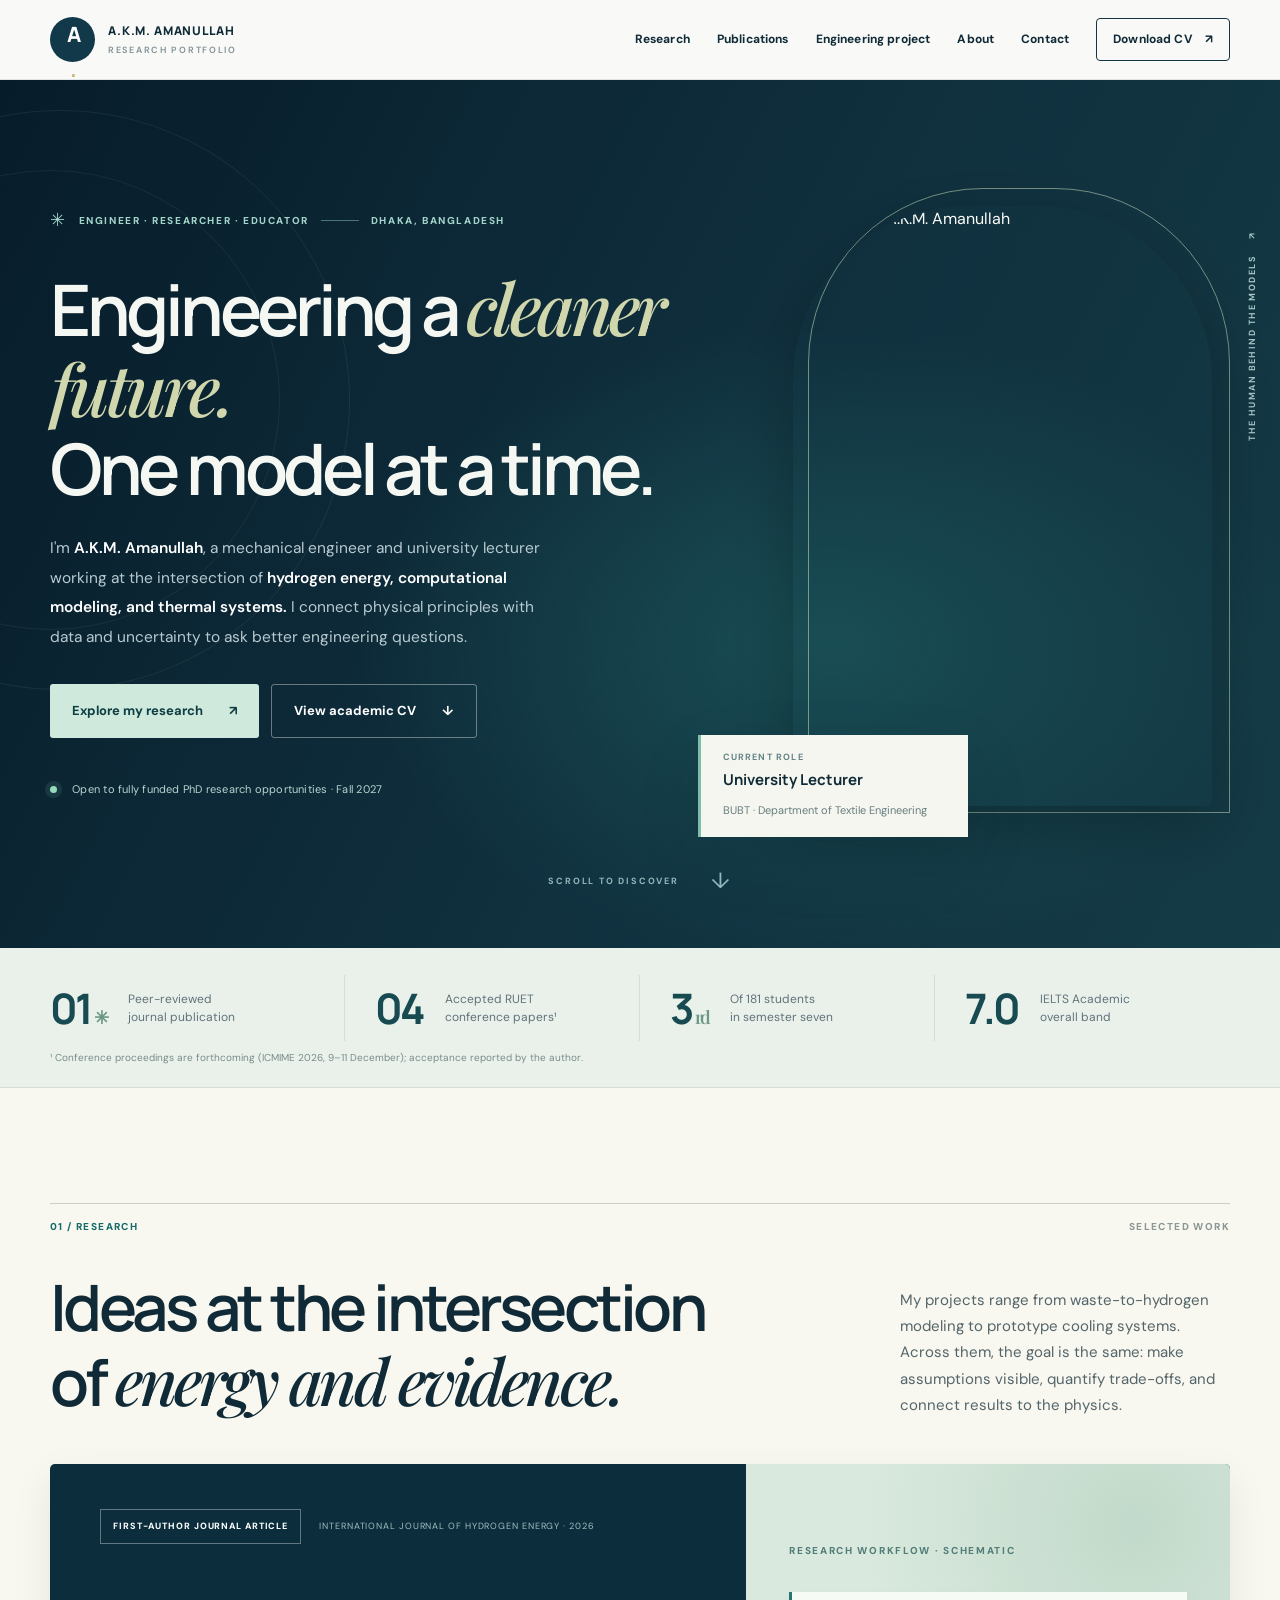
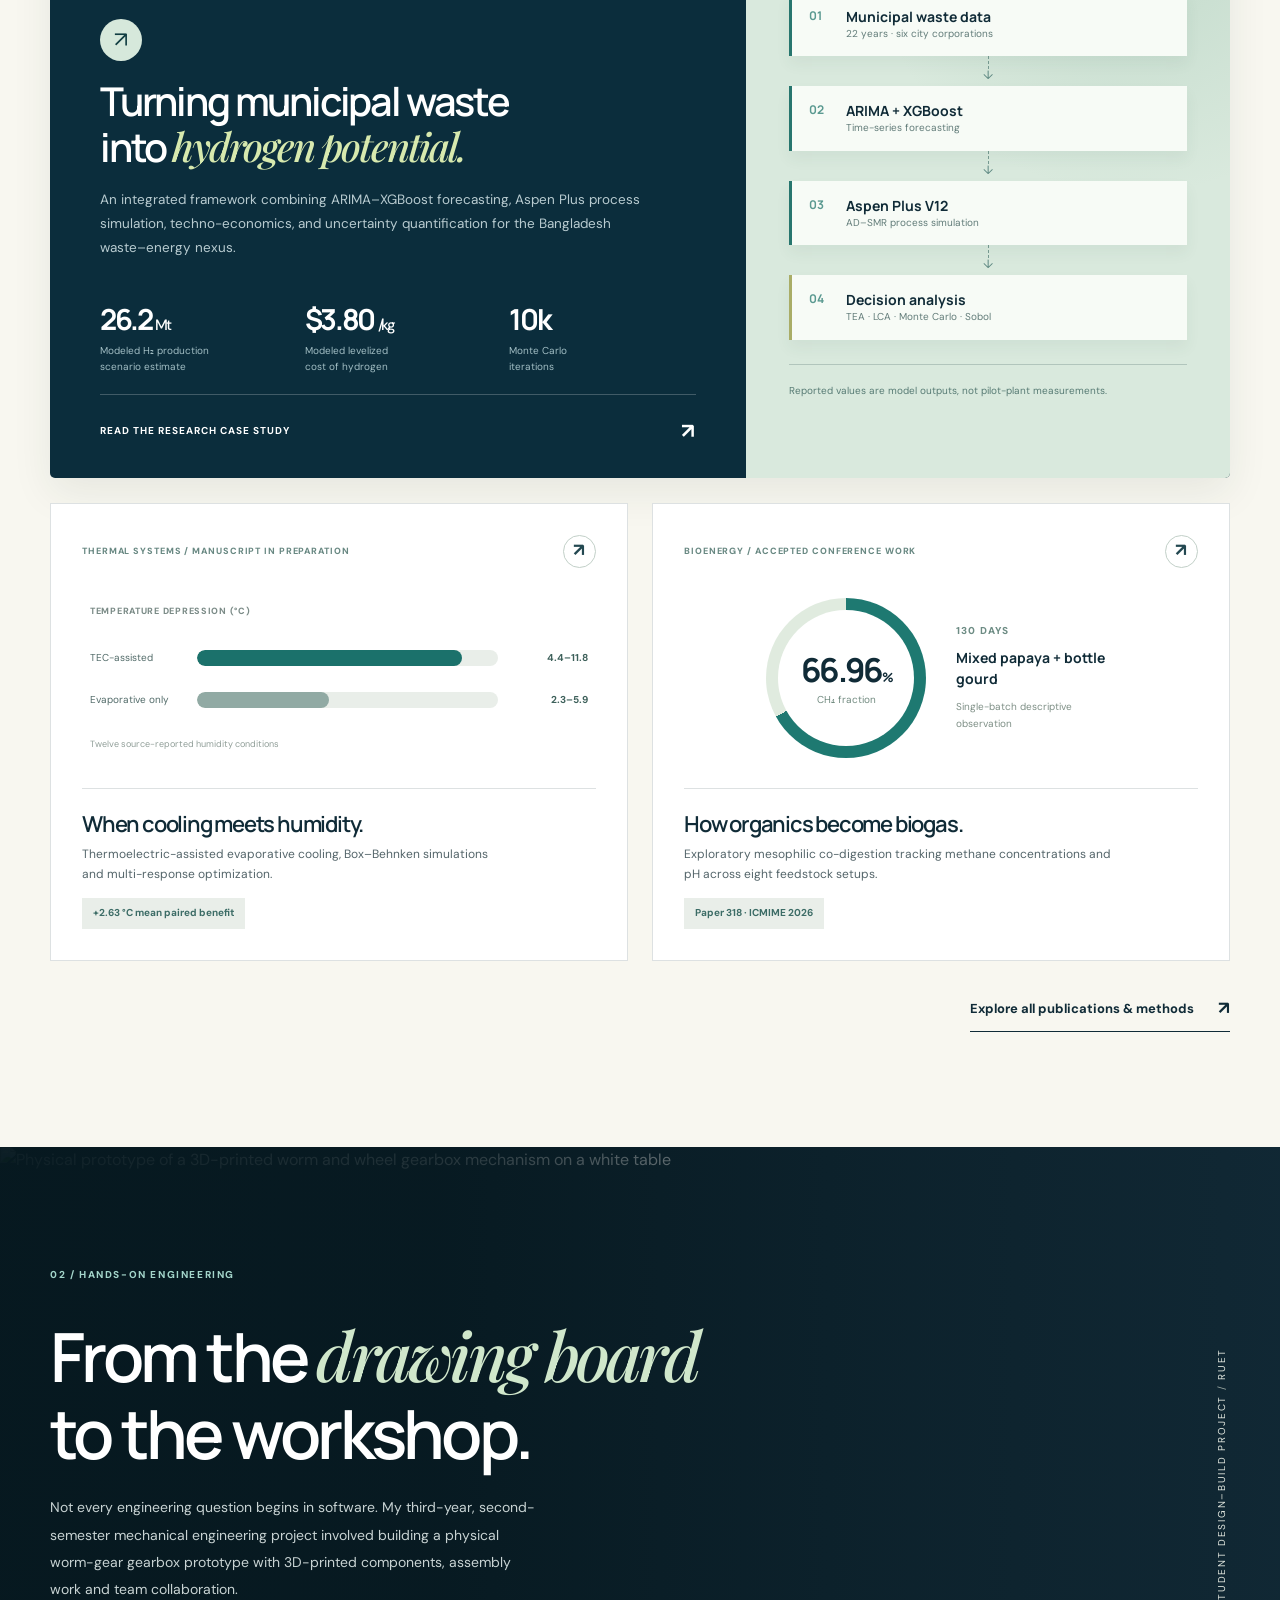
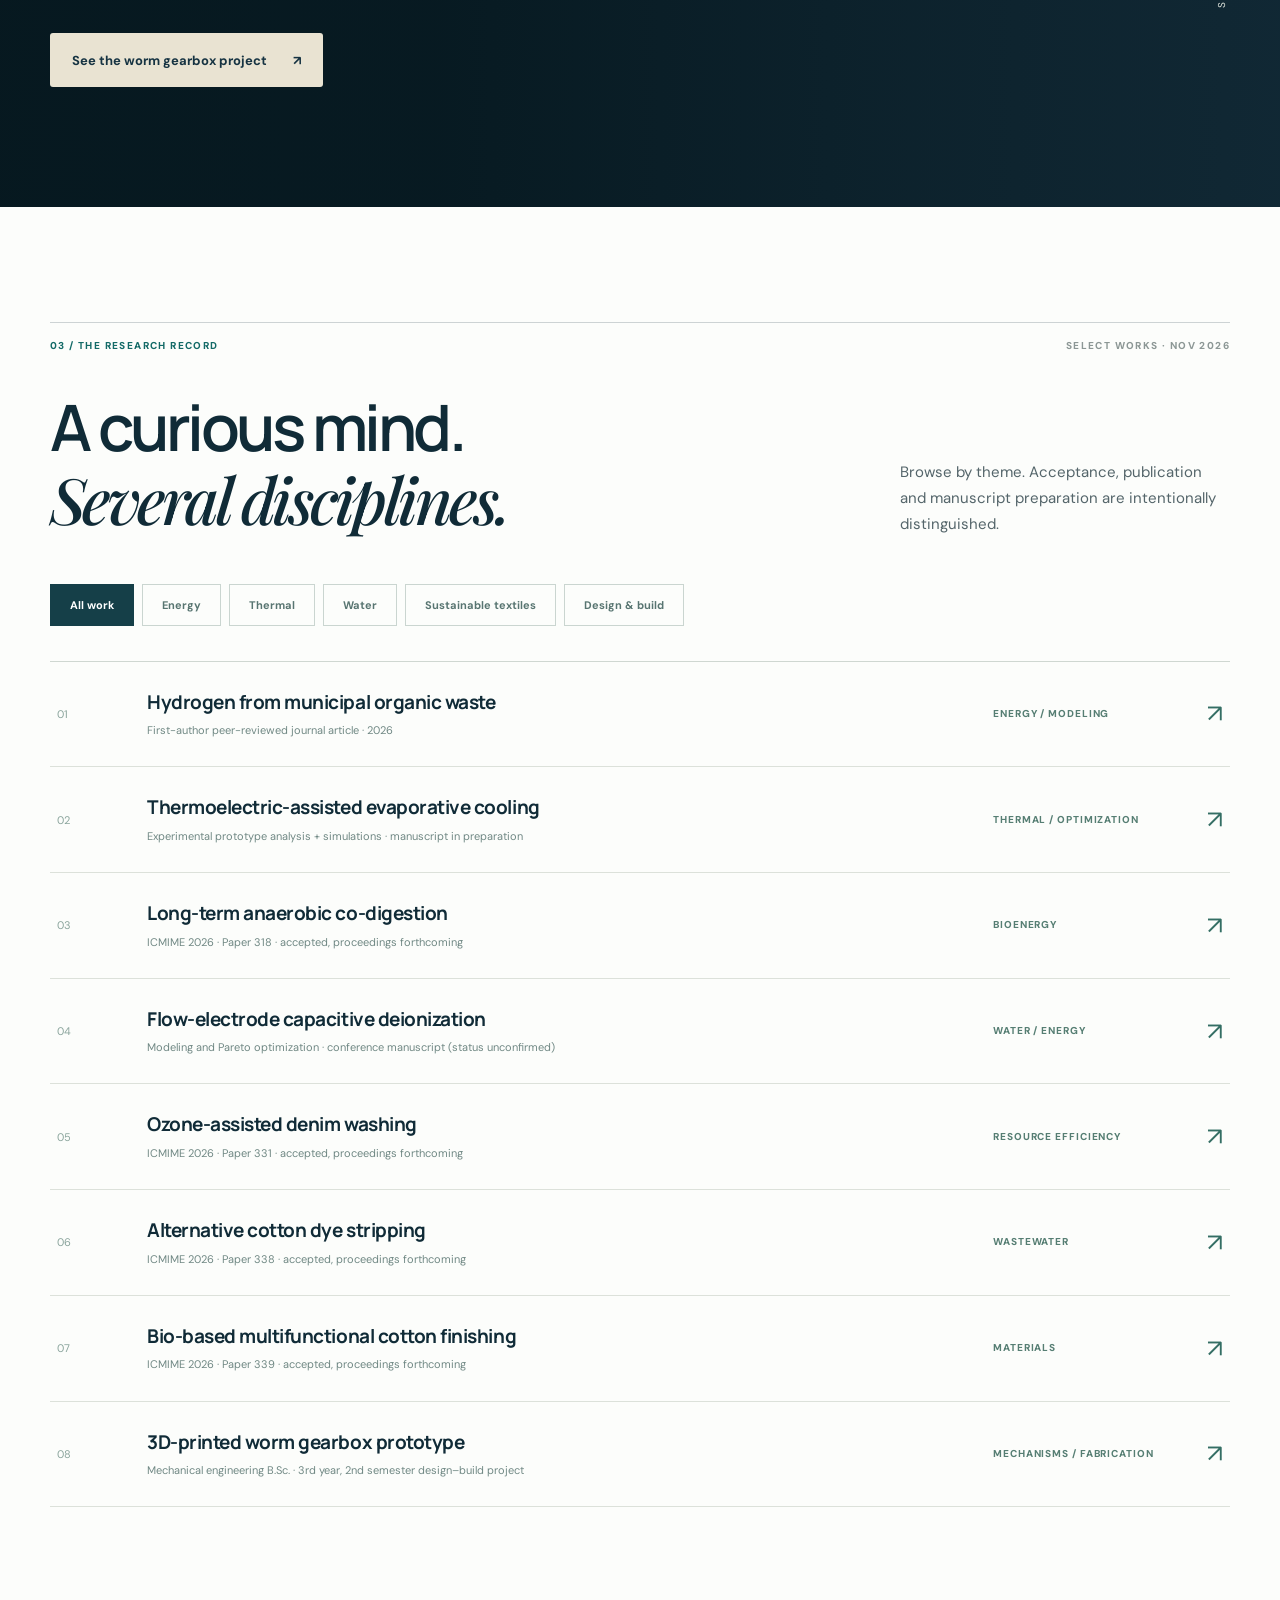
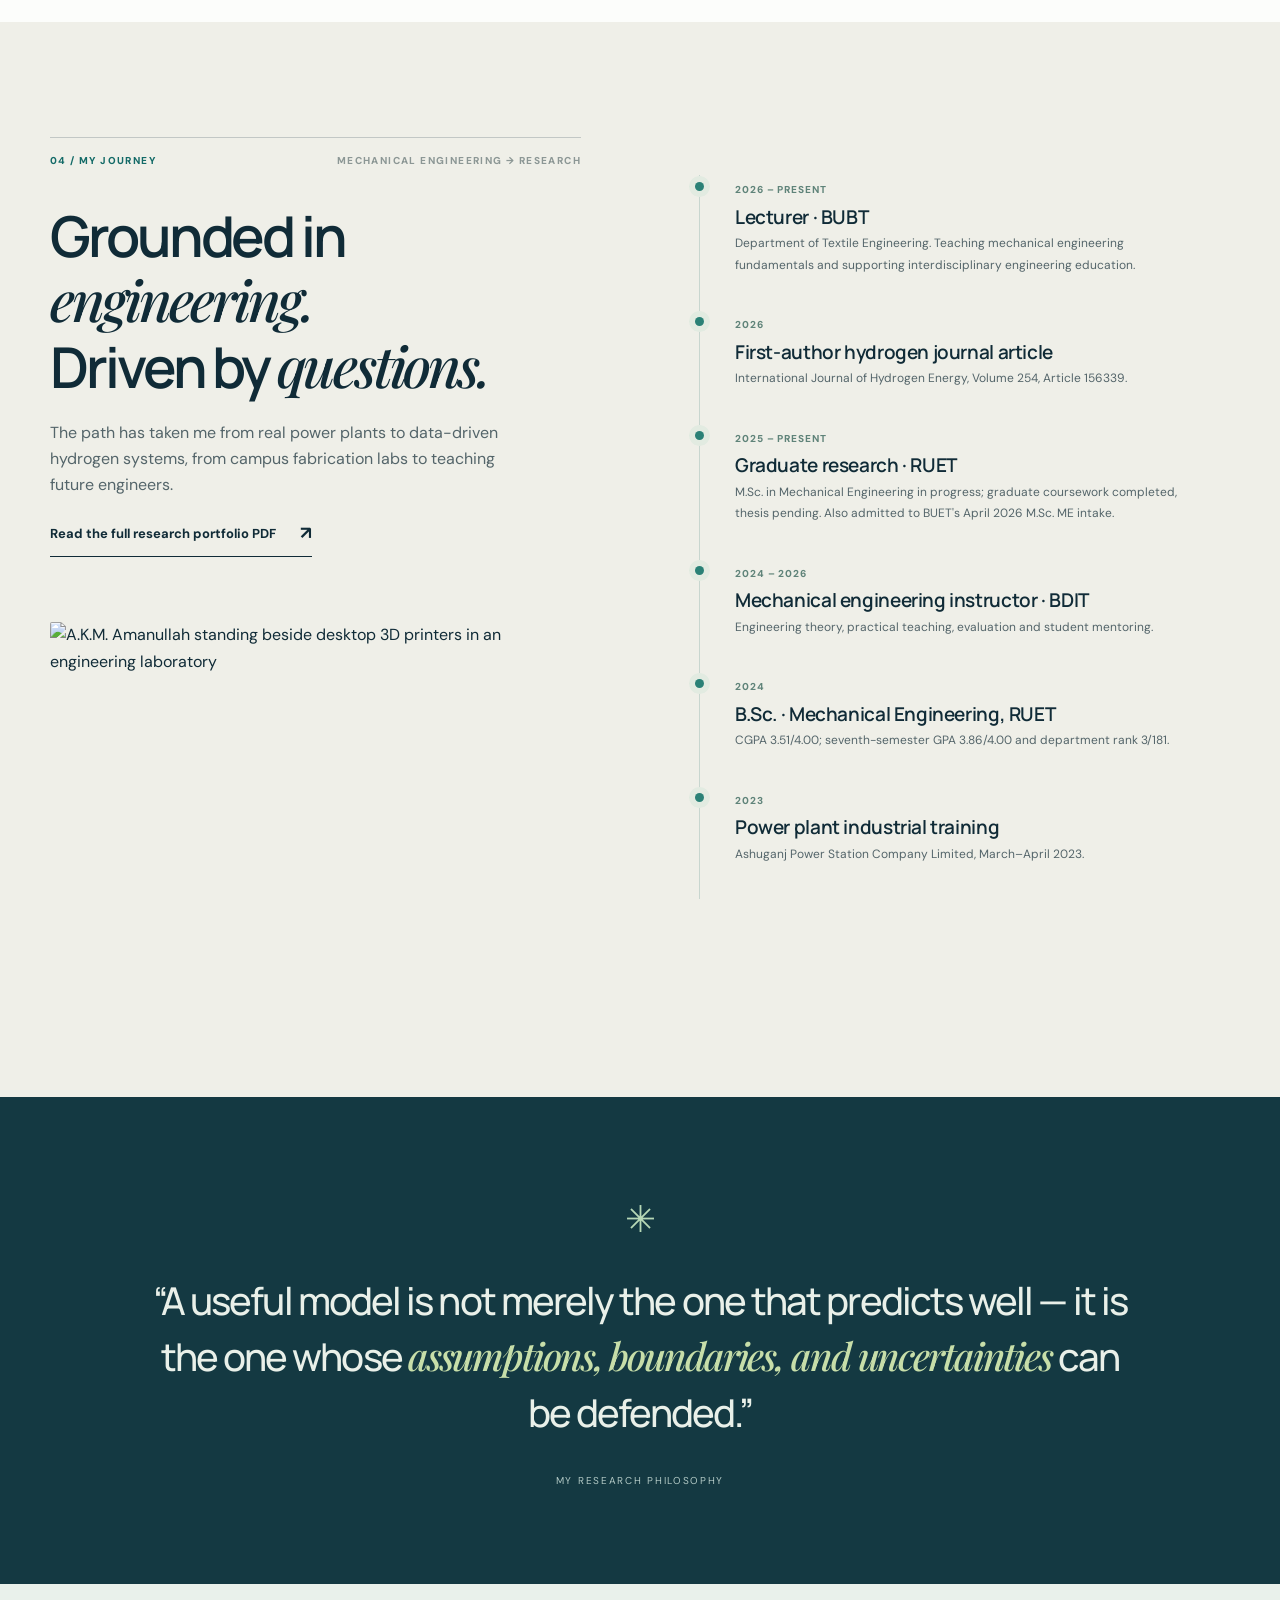
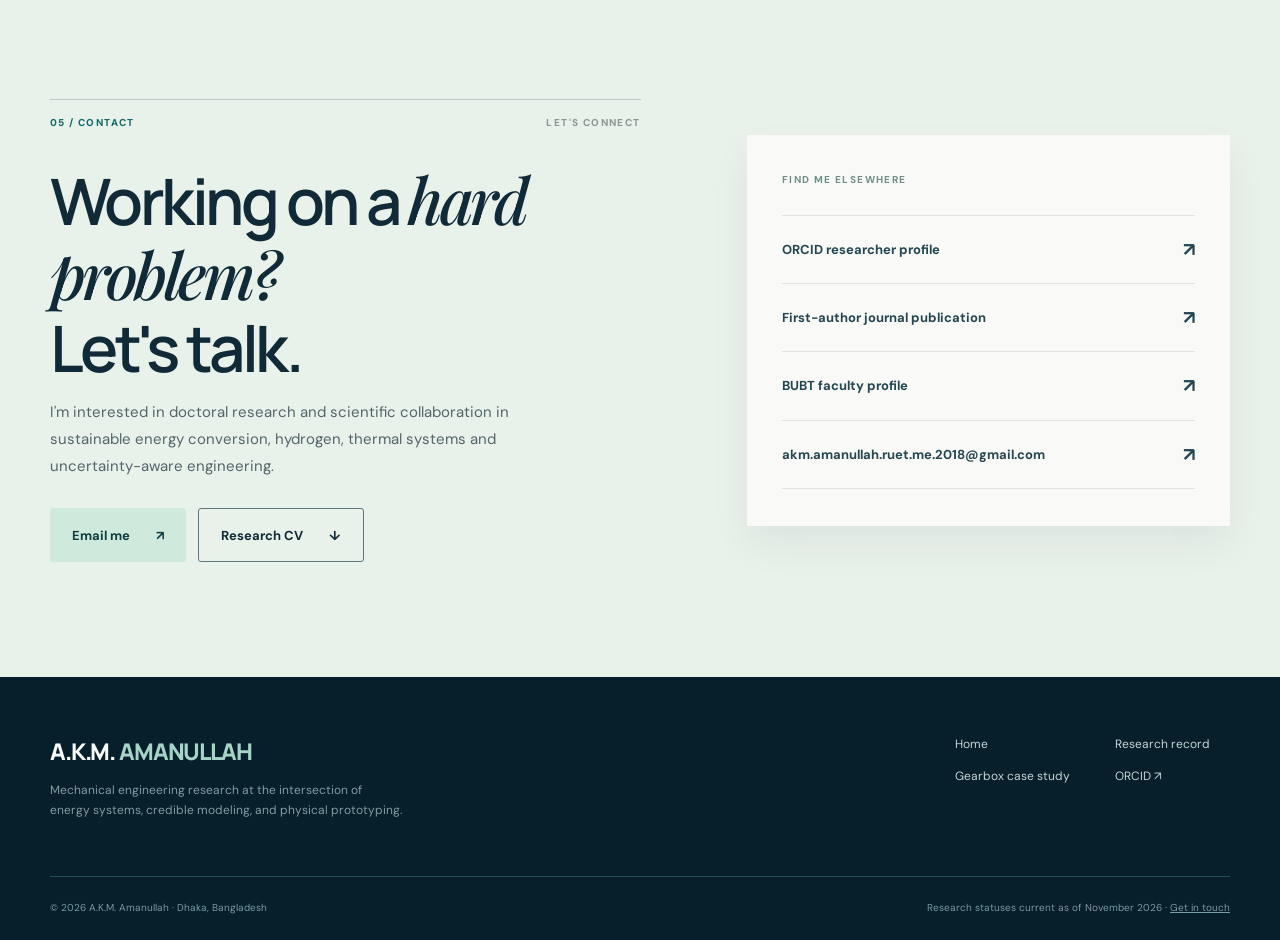
==== index.html @ a2204929 "Upload my research portfolio website" ====
<!doctype html><html lang="en"><head><meta charset="utf-8"><meta name="viewport" content="width=device-width,initial-scale=1"><meta name="theme-color" content="#102D3C"><meta name="color-scheme" content="light"><title>A.K.M. Amanullah | Mechanical Engineering Research Portfolio</title><meta name="description" content="A.K.M. Amanullah is a mechanical engineer and university lecturer in Bangladesh researching waste-to-hydrogen, uncertainty-aware energy systems, thermal engineering, and sustainable technologies. First author in International Journal of Hydrogen Energy."><meta name="robots" content="index, follow, max-image-preview:large"><meta name="author" content="A.K.M. Amanullah"><meta name="googlebot" content="index,follow"><meta name="keywords" content="A.K.M. Amanullah, AKM Amanullah, mechanical engineering, research portfolio, PhD Fall 2027, waste to hydrogen, RUET, BUBT, Aspen Plus, worm gearbox"><meta property="og:type" content="website"><meta property="og:title" content="A.K.M. Amanullah | Mechanical Engineering Research Portfolio"><meta property="og:description" content="A.K.M. Amanullah is a mechanical engineer and university lecturer in Bangladesh researching waste-to-hydrogen, uncertainty-aware energy systems, thermal engineering, and sustainable technologies. First author in International Journal of Hydrogen Energy."><meta property="og:image" content="assets/og-cover.png"><meta property="og:image:width" content="1200"><meta property="og:image:height" content="630"><meta name="twitter:card" content="summary_large_image"><link rel="icon" type="image/svg+xml" href="favicon.svg"><link rel="stylesheet" href="style.css"><script type="application/ld+json">{"@context": "https://schema.org", "@type": "Person", "name": "A.K.M. Amanullah", "alternateName": ["AKM Amanullah", "A. K. M. Amanullah"], "jobTitle": "Lecturer, Department of Textile Engineering", "worksFor": {"@type": "CollegeOrUniversity", "name": "Bangladesh University of Business and Technology"}, "alumniOf": {"@type": "CollegeOrUniversity", "name": "Rajshahi University of Engineering & Technology"}, "email": "akm.amanullah.ruet.me.2018@gmail.com", "image": "assets/formal-headshot.webp", "sameAs": ["https://orcid.org/0009-0005-6347-7273", "https://www.bubt.edu.bd/department/department-of-textile-engineering/faculty/profile/AKMA"], "subjectOf": {"@type":"ScholarlyArticle","headline":"Integrated hydrogen potential from municipal organic waste in Bangladesh","identifier":"https://doi.org/10.1016/j.ijhydene.2026.156339"}, "knowsAbout": ["Mechanical Engineering", "Hydrogen Production", "Waste-to-Hydrogen", "Thermal Engineering", "Process Simulation", "Uncertainty Quantification", "Techno-Economic Analysis", "3D Printing"]}</script><script src="script.js" defer></script></head><body><a href="#content" class="skip-link">Skip to main content</a><header class="site-header" id="top"><div class="container nav-wrap"><a class="logo" href="index.html" aria-label="A.K.M. Amanullah homepage"><span class="logo-mark">A<span>.</span></span><span class="logo-text">A.K.M. AMANULLAH <small>RESEARCH PORTFOLIO</small></span></a><button type="button" class="menu-toggle" aria-controls="nav-links" aria-expanded="false" aria-label="Open navigation"><span></span><span></span><span></span></button><nav id="nav-links" class="nav-links" aria-label="Main navigation"><a href="index.html#research">Research</a><a href="research.html">Publications</a><a href="worm-gearbox.html">Engineering project</a><a href="index.html#journey">About</a><a href="index.html#contact">Contact</a><a class="nav-cta" href="docs/Amanullah_Research_CV_Fall2027.pdf" target="_blank" rel="noopener">Download CV <span aria-hidden="true">↗</span></a></nav></div></header><main id="content"><section class="hero section" aria-labelledby="hero-title"><div class="hero-noise"></div><div class="container hero-inner"><div class="hero-copy"><div class="eyebrow"><span class="sparkle">✳</span> ENGINEER · RESEARCHER · EDUCATOR <span class="eyebrow-line"></span> DHAKA, BANGLADESH</div><h1 id="hero-title">Engineering a <em>cleaner future.</em><br>One model at a time.</h1><p class="hero-lead">I'm <strong>A.K.M. Amanullah</strong>, a mechanical engineer and university lecturer working at the intersection of <strong>hydrogen energy, computational modeling, and thermal systems.</strong> I connect physical principles with data and uncertainty to ask better engineering questions.</p><div class="hero-actions"><a class="button primary" href="#research">Explore my research <span aria-hidden="true">↗</span></a><a class="button outline-light" href="docs/Amanullah_Research_CV_Fall2027.pdf" target="_blank" rel="noopener">View academic CV <span aria-hidden="true">↓</span></a></div><div class="hero-micro"><span class="status-dot"></span> Open to fully funded PhD research opportunities · Fall 2027</div></div><div class="hero-visual"><div class="image-border"></div><img src="assets/portrait.webp" width="390" height="560" alt="Portrait of A.K.M. Amanullah" fetchpriority="high"><div class="hero-side-label">THE HUMAN BEHIND THE MODELS <span>↗</span></div><div class="hero-floating"><span class="tiny-label">CURRENT ROLE</span><strong>University Lecturer</strong><span>BUBT · Department of Textile Engineering</span></div></div></div><div class="hero-scroll"><span>SCROLL TO DISCOVER</span><span aria-hidden="true">↓</span></div></section>
<section class="stats-strip" aria-label="Academic highlights"><div class="container stats-inner"><div class="stat"><strong>01<span class="stat-star">✳</span></strong><span>Peer-reviewed<br>journal publication</span></div><div class="stat"><strong>04</strong><span>Accepted RUET<br>conference papers¹</span></div><div class="stat"><strong>3<span class="stat-star">rd</span></strong><span>Of 181 students<br>in semester seven</span></div><div class="stat"><strong>7.0</strong><span>IELTS Academic<br>overall band</span></div></div><div class="container"><p class="footnote">¹ Conference proceedings are forthcoming (ICMIME 2026, 9–11 December); acceptance reported by the author.</p></div></section>
<section class="section cream" id="research"><div class="container"><div class="section-kicker reveal"><span>01 / RESEARCH</span><span>SELECTED WORK</span></div><div class="section-heading reveal"><h2>Ideas at the intersection<br>of <em>energy and evidence.</em></h2><p>My projects range from waste-to-hydrogen modeling to prototype cooling systems. Across them, the goal is the same: make assumptions visible, quantify trade-offs, and connect results to the physics.</p></div>
<a class="feature-paper reveal" href="research.html#hydrogen"><div class="feature-left"><div class="feature-top"><span class="pill dark">FIRST-AUTHOR JOURNAL ARTICLE</span><span class="feature-journal">INTERNATIONAL JOURNAL OF HYDROGEN ENERGY · 2026</span></div><div class="feature-heading"><span class="icon-circle">↗</span><h3>Turning municipal waste<br>into <em>hydrogen potential.</em></h3><p>An integrated framework combining ARIMA–XGBoost forecasting, Aspen Plus process simulation, techno-economics, and uncertainty quantification for the Bangladesh waste–energy nexus.</p></div><div class="feature-numbers"><div><strong>26.2 <small>Mt</small></strong><span>Modeled H₂ production<br>scenario estimate</span></div><div><strong>$3.80 <small>/kg</small></strong><span>Modeled levelized<br>cost of hydrogen</span></div><div><strong>10k</strong><span>Monte Carlo<br>iterations</span></div></div><div class="feature-link">READ THE RESEARCH CASE STUDY <span>↗</span></div></div><div class="feature-right"><div class="diagram-caption">RESEARCH WORKFLOW · SCHEMATIC</div><div class="flow-block"><span>01</span><b>Municipal waste data</b><small>22 years · six city corporations</small></div><div class="flow-join"><span></span><i>↓</i></div><div class="flow-block"><span>02</span><b>ARIMA + XGBoost</b><small>Time-series forecasting</small></div><div class="flow-join"><span></span><i>↓</i></div><div class="flow-block"><span>03</span><b>Aspen Plus V12</b><small>AD–SMR process simulation</small></div><div class="flow-join"><span></span><i>↓</i></div><div class="flow-block last"><span>04</span><b>Decision analysis</b><small>TEA · LCA · Monte Carlo · Sobol</small></div><div class="source-badge">Reported values are model outputs, not pilot-plant measurements.</div></div></a>
<div class="research-grid"><a class="research-card reveal" href="research.html#cooling"><div class="card-top"><span>THERMAL SYSTEMS / MANUSCRIPT IN PREPARATION</span><span class="round-arrow">↗</span></div><div class="card-illustration cooling-chart" aria-label="Cooling ranges from source-reported prototype data"><div class="chart-axis">TEMPERATURE DEPRESSION (°C)</div><div class="barrow"><small>TEC-assisted</small><span class="bar-track"><i style="width:88%;"></i></span><b>4.4–11.8</b></div><div class="barrow"><small>Evaporative only</small><span class="bar-track"><i style="width:44%;"></i></span><b>2.3–5.9</b></div><div class="chart-legend">Twelve source-reported humidity conditions</div></div><div class="card-bottom"><div><h3>When cooling meets humidity.</h3><p>Thermoelectric-assisted evaporative cooling, Box–Behnken simulations and multi-response optimization.</p></div><span class="chip">+2.63 °C mean paired benefit</span></div></a><a class="research-card reveal" href="research.html#digestion"><div class="card-top"><span>BIOENERGY / ACCEPTED CONFERENCE WORK</span><span class="round-arrow">↗</span></div><div class="card-illustration digestion-art"><div class="circular-progress"><div><strong>66.96<span>%</span></strong><small>CH₄ fraction</small></div></div><div class="digestion-side"><span>130 DAYS</span><b>Mixed papaya + bottle gourd</b><small>Single-batch descriptive observation</small></div></div><div class="card-bottom"><div><h3>How organics become biogas.</h3><p>Exploratory mesophilic co-digestion tracking methane concentrations and pH across eight feedstock setups.</p></div><span class="chip">Paper 318 · ICMIME 2026</span></div></a></div><div class="section-link reveal"><a href="research.html" class="text-arrow">Explore all publications & methods <span>↗</span></a></div></div></section>
<section class="project-banner" id="prototyping"><div class="project-photo"><img src="assets/gearing-overview.webp" width="1500" height="1000" alt="Physical prototype of a 3D-printed worm and wheel gearbox mechanism on a white table"></div><div class="project-shade"></div><div class="container project-banner-inner"><div class="project-copy reveal"><div class="eyebrow">02 / HANDS-ON ENGINEERING</div><h2>From the <em>drawing board</em><br>to the workshop.</h2><p>Not every engineering question begins in software. My third-year, second-semester mechanical engineering project involved building a physical worm-gear gearbox prototype with 3D-printed components, assembly work and team collaboration.</p><a href="worm-gearbox.html" class="button beige">See the worm gearbox project <span>↗</span></a></div><span class="project-pinch">STUDENT DESIGN–BUILD PROJECT <span> / </span> RUET</span></div></section>
<section class="section light" id="record"><div class="container"><div class="section-kicker reveal"><span>03 / THE RESEARCH RECORD</span><span>SELECT WORKS · NOV 2026</span></div><div class="section-heading reveal"><h2>A curious mind.<br><em>Several disciplines.</em></h2><p>Browse by theme. Acceptance, publication and manuscript preparation are intentionally distinguished.</p></div><div class="filters" role="group" aria-label="Filter projects by field"><button type="button" class="filter active" data-filter="all" aria-pressed="true">All work</button><button type="button" class="filter" data-filter="energy" aria-pressed="false">Energy</button><button type="button" class="filter" data-filter="thermal" aria-pressed="false">Thermal</button><button type="button" class="filter" data-filter="water" aria-pressed="false">Water</button><button type="button" class="filter" data-filter="textile" aria-pressed="false">Sustainable textiles</button><button type="button" class="filter" data-filter="design" aria-pressed="false">Design & build</button></div><div class="portfolio-list">
<a class="portfolio-row reveal" data-category="energy" href="research.html#hydrogen"><span class="row-number">01</span><span><strong>Hydrogen from municipal organic waste</strong><small>First-author peer-reviewed journal article · 2026</small></span><span class="row-label">ENERGY / MODELING</span><span class="row-icon">↗</span></a>
<a class="portfolio-row reveal" data-category="thermal" href="research.html#cooling"><span class="row-number">02</span><span><strong>Thermoelectric-assisted evaporative cooling</strong><small>Experimental prototype analysis + simulations · manuscript in preparation</small></span><span class="row-label">THERMAL / OPTIMIZATION</span><span class="row-icon">↗</span></a>
<a class="portfolio-row reveal" data-category="energy" href="research.html#digestion"><span class="row-number">03</span><span><strong>Long-term anaerobic co-digestion</strong><small>ICMIME 2026 · Paper 318 · accepted, proceedings forthcoming</small></span><span class="row-label">BIOENERGY</span><span class="row-icon">↗</span></a>
<a class="portfolio-row reveal" data-category="water" href="research.html#fcdi"><span class="row-number">04</span><span><strong>Flow-electrode capacitive deionization</strong><small>Modeling and Pareto optimization · conference manuscript (status unconfirmed)</small></span><span class="row-label">WATER / ENERGY</span><span class="row-icon">↗</span></a>
<a class="portfolio-row reveal" data-category="textile" href="research.html#textiles"><span class="row-number">05</span><span><strong>Ozone-assisted denim washing</strong><small>ICMIME 2026 · Paper 331 · accepted, proceedings forthcoming</small></span><span class="row-label">RESOURCE EFFICIENCY</span><span class="row-icon">↗</span></a>
<a class="portfolio-row reveal" data-category="textile" href="research.html#textiles"><span class="row-number">06</span><span><strong>Alternative cotton dye stripping</strong><small>ICMIME 2026 · Paper 338 · accepted, proceedings forthcoming</small></span><span class="row-label">WASTEWATER</span><span class="row-icon">↗</span></a>
<a class="portfolio-row reveal" data-category="textile" href="research.html#textiles"><span class="row-number">07</span><span><strong>Bio-based multifunctional cotton finishing</strong><small>ICMIME 2026 · Paper 339 · accepted, proceedings forthcoming</small></span><span class="row-label">MATERIALS</span><span class="row-icon">↗</span></a>
<a class="portfolio-row reveal" data-category="design" href="worm-gearbox.html"><span class="row-number">08</span><span><strong>3D-printed worm gearbox prototype</strong><small>Mechanical engineering B.Sc. · 3rd year, 2nd semester design–build project</small></span><span class="row-label">MECHANISMS / FABRICATION</span><span class="row-icon">↗</span></a>
</div></div></section>
<section class="section warm" id="journey"><div class="container journey-wrap"><div><div class="section-kicker reveal"><span>04 / MY JOURNEY</span><span>MECHANICAL ENGINEERING → RESEARCH</span></div><h2 class="journey-title reveal">Grounded in <em>engineering.</em><br>Driven by <em>questions.</em></h2><p class="journey-lead reveal">The path has taken me from real power plants to data-driven hydrogen systems, from campus fabrication labs to teaching future engineers.</p><a class="text-arrow reveal" href="docs/Amanullah_Research_Portfolio.pdf" target="_blank" rel="noopener">Read the full research portfolio PDF <span>↗</span></a><div class="journey-image reveal"><img src="assets/lab-with-printers.webp" alt="A.K.M. Amanullah standing beside desktop 3D printers in an engineering laboratory"></div></div><div class="timeline reveal"><div class="time-item"><span class="time-year">2026 – PRESENT</span><div><h3>Lecturer · BUBT</h3><p>Department of Textile Engineering. Teaching mechanical engineering fundamentals and supporting interdisciplinary engineering education.</p></div></div><div class="time-item"><span class="time-year">2026</span><div><h3>First-author hydrogen journal article</h3><p>International Journal of Hydrogen Energy, Volume 254, Article 156339.</p></div></div><div class="time-item"><span class="time-year">2025 – PRESENT</span><div><h3>Graduate research · RUET</h3><p>M.Sc. in Mechanical Engineering in progress; graduate coursework completed, thesis pending. Also admitted to BUET's April 2026 M.Sc. ME intake.</p></div></div><div class="time-item"><span class="time-year">2024 – 2026</span><div><h3>Mechanical engineering instructor · BDIT</h3><p>Engineering theory, practical teaching, evaluation and student mentoring.</p></div></div><div class="time-item"><span class="time-year">2024</span><div><h3>B.Sc. · Mechanical Engineering, RUET</h3><p>CGPA 3.51/4.00; seventh-semester GPA 3.86/4.00 and department rank 3/181.</p></div></div><div class="time-item"><span class="time-year">2023</span><div><h3>Power plant industrial training</h3><p>Ashuganj Power Station Company Limited, March–April 2023.</p></div></div></div></div></section>
<section class="values-section"><div class="container values-wrap"><div class="values-icon">✳</div><blockquote>“A useful model is not merely the one that predicts well — it is the one whose <em>assumptions, boundaries, and uncertainties</em> can be defended.”</blockquote><span>MY RESEARCH PHILOSOPHY</span></div></section>
<section class="section contact-section" id="contact"><div class="container contact-wrap"><div class="reveal"><div class="section-kicker"><span>05 / CONTACT</span><span>LET'S CONNECT</span></div><h2>Working on a <em>hard problem?</em><br>Let's talk.</h2><p>I'm interested in doctoral research and scientific collaboration in sustainable energy conversion, hydrogen, thermal systems and uncertainty-aware engineering.</p><div class="contact-actions"><a class="button primary" href="mailto:akm.amanullah.ruet.me.2018@gmail.com?subject=Research%20collaboration%20%7C%20A.K.M.%20Amanullah">Email me <span aria-hidden="true">↗</span></a><a class="button outline" href="docs/Amanullah_Research_CV_Fall2027.pdf" target="_blank" rel="noopener">Research CV <span aria-hidden="true">↓</span></a></div></div><div class="contact-card reveal"><div class="contact-card-heading">FIND ME ELSEWHERE</div><a href="https://orcid.org/0009-0005-6347-7273" target="_blank" rel="noopener"><span>ORCID researcher profile</span><b>↗</b></a><a href="https://doi.org/10.1016/j.ijhydene.2026.156339" target="_blank" rel="noopener"><span>First-author journal publication</span><b>↗</b></a><a href="https://www.bubt.edu.bd/department/department-of-textile-engineering/faculty/profile/AKMA" target="_blank" rel="noopener"><span>BUBT faculty profile</span><b>↗</b></a><a href="mailto:akm.amanullah.ruet.me.2018@gmail.com"><span>akm.amanullah.ruet.me.2018@gmail.com</span><b>↗</b></a></div></div></section></main><footer class="footer"><div class="container"><div class="footer-top"><div><div class="footer-wordmark">A.K.M. <span>AMANULLAH</span></div><p>Mechanical engineering research at the intersection of<br>energy systems, credible modeling, and physical prototyping.</p></div><div class="footer-links"><a href="index.html">Home</a><a href="research.html">Research record</a><a href="worm-gearbox.html">Gearbox case study</a><a href="https://orcid.org/0009-0005-6347-7273" target="_blank" rel="noopener">ORCID ↗</a></div></div><div class="footer-bottom"><span>© <span id="year">2026</span> A.K.M. Amanullah · Dhaka, Bangladesh</span><span>Research statuses current as of November 2026 · <a href="mailto:akm.amanullah.ruet.me.2018@gmail.com">Get in touch</a></span></div></div></footer></body></html>
---- style.css ----
@import url('https://fonts.googleapis.com/css2?family=DM+Sans:wght@400;500;600;700&family=Manrope:wght@400;500;600;700;800&family=Playfair+Display:ital,wght@0,500;0,600;0,700;1,500;1,600&display=swap');
:root{--ink:#102b37;--ink2:#243a43;--dark:#0a2331;--dark2:#123848;--soft:#f7f7f3;--warm:#edece4;--teal:#136a67;--lime:#d9eede;--beige:#efe9d6;--sand:#a8a38c;--gold:#c9b27d;--border:rgba(16,43,55,.14);--shadow:0 24px 64px rgba(6,33,40,.12);--sans:'DM Sans','Arial',sans-serif;--display:'Manrope','Arial',sans-serif;--serif:'Playfair Display',Georgia,serif}
*,*::before,*::after{box-sizing:border-box}html{scroll-behavior:smooth;scroll-padding-top:95px}body{margin:0;background:#f9faf7;color:var(--ink);font:16px/1.65 var(--sans);-webkit-font-smoothing:antialiased;overflow-x:hidden}a{color:inherit;text-decoration:none}button{font:inherit}img{display:block;max-width:100%;height:auto}h1,h2,h3,h4,p{margin-top:0}h1,h2,h3{font-family:var(--display);font-weight:600;letter-spacing:-.055em;line-height:1.13}h1 em,h2 em,h3 em,blockquote em{font-family:var(--serif);font-weight:500;letter-spacing:-.055em}h2{font-size:clamp(2.55rem,5vw,4.55rem)}h3{font-size:1.6rem}p{color:#54656a}strong{font-weight:700}.container{width:min(1180px,calc(100% - 80px));margin:auto}.section{padding:115px 0}.cream{background:#f8f7f0}.light{background:#fcfdfb}.warm{background:#efefe8}.skip-link{position:absolute;top:-60px;left:18px;z-index:9999;padding:10px 18px;background:white;color:black}.skip-link:focus{top:16px}a:focus-visible,button:focus-visible{outline:3px solid #bca266;outline-offset:4px}
.site-header{position:sticky;top:0;z-index:50;background:rgba(249,250,247,.95);backdrop-filter:blur(20px);-webkit-backdrop-filter:blur(20px);border-bottom:1px solid rgba(16,43,55,.10)}.nav-wrap{height:79px;display:flex;align-items:center;justify-content:space-between;gap:30px}.logo{display:flex;align-items:center;gap:13px;white-space:nowrap}.logo-mark{width:45px;height:45px;background:#123949;border-radius:50%;color:#fff;display:grid;place-items:center;font-family:var(--display);font-size:21px;font-weight:800;letter-spacing:-.12em}.logo-mark span{color:#cbb985}.logo-text{font:800 12px/1.3 var(--display);letter-spacing:.07em}.logo-text small{display:block;font:600 9px var(--sans);letter-spacing:.19em;color:#819096;margin-top:5px}.nav-links{display:flex;align-items:center;gap:27px}.nav-links>a{font-size:12px;font-weight:700;letter-spacing:.012em;transition:color .2s}.nav-links>a:hover{color:var(--teal)}.nav-links .nav-cta{padding:11px 16px;border:1px solid #153543;border-radius:4px;white-space:nowrap}.nav-cta span{margin-left:10px}.menu-toggle{display:none}.button{display:inline-flex;align-items:center;justify-content:space-between;gap:26px;font-weight:700;font-size:13px;min-height:54px;padding:15px 22px;border-radius:3px;transition:transform .2s,background .2s,color .2s}.button:hover{transform:translateY(-3px)}.button.primary{background:#cfe9dc;color:#0e3d42}.button.primary:hover{background:#b5dfca}.button.outline-light{border:1px solid rgba(255,255,255,.38);color:#fff}.button.outline{border:1px solid #5b767c;color:var(--ink)}.button.beige{background:#e9e3d2;color:#163342}.text-arrow{display:inline-flex;gap:24px;align-items:center;border-bottom:1px solid currentColor;padding-bottom:8px;font-size:13px;font-weight:700}.text-arrow:hover{color:#007c75}.text-arrow span{font-size:18px}.eyebrow{display:flex;align-items:center;gap:12px;font-size:10px;letter-spacing:.16em;font-weight:800;color:#a3d5ca}.sparkle{font-size:18px;font-weight:400}.eyebrow-line{height:1px;width:38px;background:currentColor;opacity:.45}.section-kicker{display:flex;justify-content:space-between;gap:24px;border-top:1px solid rgba(16,43,55,.2);padding-top:15px;font-size:10px;font-weight:800;letter-spacing:.14em;color:var(--teal)}.section-kicker span:last-child{color:#8c9795}.section-heading{display:flex;align-items:end;justify-content:space-between;gap:45px;margin:36px 0 46px}.section-heading h2{max-width:760px;margin:0}.section-heading p{max-width:330px;margin:0;font-size:15px;line-height:1.75}
/* HERO */
.hero{position:relative;overflow:hidden;background:radial-gradient(ellipse at 65% 65%,#194d54 0%,transparent 40%),linear-gradient(117deg,#071c2a 0%,#10303e 55%,#143b46 100%);color:#f5f7f2;padding:96px 0 49px}.hero:before{content:"";position:absolute;width:580px;height:580px;border:1px solid rgba(193,235,213,.08);border-radius:50%;left:-230px;top:30px}.hero:after{content:"";position:absolute;width:460px;height:460px;border:1px solid rgba(193,235,213,.07);border-radius:50%;left:-180px;top:90px}.hero-inner{display:grid;grid-template-columns:1.18fr .82fr;gap:6.5%;align-items:center;position:relative;z-index:1;min-height:575px}.hero-copy{padding:30px 0 65px}.hero h1{font-size:clamp(3.3rem,5.55vw,5.55rem);letter-spacing:-.06em;line-height:1.11;margin:32px 0 26px;max-width:755px}.hero h1 em{color:#d1d7ad}.hero-lead{color:#b8cad0;max-width:515px;line-height:1.9;font-size:15.5px;margin-bottom:32px}.hero-lead strong{color:#fff;font-weight:600}.hero-actions{display:flex;flex-wrap:wrap;gap:12px}.hero-micro{margin-top:42px;color:#b7d6d0;font-size:11px;letter-spacing:.02em}.status-dot{display:inline-block;width:7px;height:7px;border-radius:50%;background:#94ddba;box-shadow:0 0 0 5px rgba(148,221,186,.1);margin-right:12px}.hero-visual{align-self:stretch;min-height:555px;position:relative;padding:30px 18px 35px 15px}.hero-visual>img{width:100%;height:100%;max-height:600px;object-fit:cover;object-position:center 34%;filter:saturate(.78) contrast(1.05);border-radius:175px 175px 6px 6px;position:relative;z-index:2;box-shadow:0 18px 65px rgba(0,0,0,.25)}.image-border{position:absolute;z-index:1;inset:12px 0 50px 30px;border:1px solid rgba(204,226,192,.54);border-radius:175px 175px 0 0}.hero-side-label{position:absolute;right:-30px;top:55px;writing-mode:vertical-rl;transform:rotate(180deg);font-size:9px;letter-spacing:.16em;color:#a8c6c7;font-weight:700}.hero-side-label span{margin-top:13px}.hero-floating{position:absolute;z-index:4;left:-80px;bottom:26px;padding:15px 22px;background:#f5f6ef;color:var(--ink);box-shadow:var(--shadow);min-width:270px;border-left:3px solid #80bcab}.hero-floating .tiny-label{font-size:9px;letter-spacing:.13em;color:#648386;font-weight:700;display:block}.hero-floating strong{display:block;font-family:var(--display);font-size:15px;margin:3px 0}.hero-floating>span:last-child{font-size:11px;color:#687e81}.hero-scroll{position:relative;z-index:1;display:flex;gap:32px;align-items:center;justify-content:center;font-weight:700;font-size:9px;letter-spacing:.2em;color:#91b8bc}.hero-scroll span:last-child{font-size:22px;font-weight:400}.stats-strip{background:#eaf1eb;border-bottom:1px solid #d5ddd4;padding:27px 0 20px}.stats-inner{display:grid;grid-template-columns:repeat(4,1fr)}.stat{display:flex;align-items:center;gap:22px;padding:12px 30px;border-right:1px solid #d1ded9}.stat:first-child{padding-left:0}.stat:last-child{border:0}.stat strong{font:700 42px/1 var(--display);letter-spacing:-.07em;color:#184a51;white-space:nowrap}.stat-star{color:#6c9887;font:600 18px var(--serif);margin-left:4px}.stat>span{font-size:12px;line-height:1.55;color:#60727a}.footnote{color:#788c8a;font-size:10px;margin:9px 0 0}.footnote-block{margin-top:28px}
/* PAPER */
.feature-paper{display:grid;grid-template-columns:1.18fr .82fr;border-radius:5px;overflow:hidden;box-shadow:0 15px 40px rgba(22,46,43,.08);background:#0b2d3c;color:white;transition:transform .25s,box-shadow .25s}.feature-paper:hover{transform:translateY(-4px);box-shadow:0 25px 55px rgba(22,46,43,.15)}.feature-left{padding:45px 50px 29px;display:flex;flex-direction:column;min-height:560px}.feature-top{display:flex;align-items:center;gap:18px;flex-wrap:wrap}.pill{display:inline-block;padding:9px 12px;border:1px solid rgba(255,255,255,.35);font-size:9px;letter-spacing:.1em;font-weight:800}.feature-journal{font-size:9px;letter-spacing:.1em;color:#a3bfc1}.feature-heading{margin-top:75px}.icon-circle{width:42px;height:42px;border-radius:50%;background:#d6e8db;color:#113d42;display:grid;place-items:center;font-size:22px;margin-bottom:18px}.feature-heading h3{font-size:clamp(2.1rem,3.1vw,3.45rem);margin:0 0 18px}.feature-heading h3 em{color:#d7e9ae}.feature-heading p{color:#b8cbd0;max-width:540px;font-size:13.5px;line-height:1.8}.feature-numbers{margin-top:auto;display:grid;grid-template-columns:repeat(3,1fr);gap:18px;padding:25px 0 20px;border-bottom:1px solid rgba(255,255,255,.22)}.feature-numbers strong{display:block;font:700 29px var(--display);letter-spacing:-.08em}.feature-numbers strong small{font:500 15px var(--sans)}.feature-numbers span{display:block;color:#a2bec4;font-size:10px;line-height:1.55;margin-top:4px}.feature-link{font-size:10px;letter-spacing:.1em;font-weight:700;display:flex;justify-content:space-between;align-items:center;padding-top:19px}.feature-link span{font-size:21px}.feature-right{position:relative;display:flex;flex-direction:column;justify-content:center;padding:38px 43px;background:radial-gradient(circle at 80% 10%,rgba(111,164,137,.22),transparent 40%),#d9e9dd;color:var(--ink)}.diagram-caption{font-size:10px;letter-spacing:.17em;font-weight:800;margin-bottom:32px;color:#537d79}.flow-block{position:relative;background:#f7fbf6;border-left:3px solid #27766e;box-shadow:0 8px 14px rgba(43,86,76,.06);padding:15px 15px 14px 54px}.flow-block>span{position:absolute;left:17px;top:15px;font:700 12px var(--display);color:#5a9990}.flow-block b{display:block;font:700 14px var(--display)}.flow-block small{display:block;font-size:10px;color:#627c79}.flow-join{height:30px;text-align:center;display:flex;align-items:center;flex-direction:column;color:#5c8781;font-size:17px}.flow-join span{height:13px;border-left:1px dashed #789b92}.flow-join i{font-style:normal;font-size:12px;line-height:12px}.flow-block.last{border-color:#a9ad67}.source-badge{margin-top:24px;padding-top:17px;border-top:1px solid rgba(10,42,44,.19);font-size:10px;line-height:1.7;color:#577b74}.research-grid{display:grid;grid-template-columns:1fr 1fr;gap:24px;margin-top:25px}.research-card{min-height:425px;display:flex;flex-direction:column;background:#fff;border:1px solid var(--border);padding:31px;transition:transform .25s,box-shadow .25s}.research-card:hover{transform:translateY(-5px);box-shadow:var(--shadow)}.card-top{display:flex;justify-content:space-between;align-items:center;color:#688882;gap:20px;font-size:9px;letter-spacing:.1em;font-weight:800}.round-arrow{border:1px solid #c2d0c8;border-radius:50%;width:33px;height:33px;font-size:18px;display:grid;place-items:center;color:#234851}.card-illustration{flex:1;min-height:185px;display:flex;flex-direction:column;justify-content:center;padding:30px 8px}.chart-axis{letter-spacing:.08em;font-size:9px;font-weight:800;color:#7b8b87;margin-bottom:18px}.barrow{display:grid;grid-template-columns:95px 1fr 78px;align-items:center;gap:12px;margin:13px 0}.barrow small{font-size:10px;color:#526b69}.barrow b{font-size:10px;color:#3d605a;text-align:right}.bar-track{background:#e9eee9;height:16px;border-radius:8px;overflow:hidden}.bar-track i{height:100%;display:block;background:#1b716b;border-radius:10px}.barrow:nth-of-type(3) .bar-track i{background:#91aaa4}.chart-legend{margin-top:15px;font-size:9px;color:#909e98}.digestion-art{flex-direction:row;align-items:center;justify-content:center;gap:30px}.circular-progress{width:160px;height:160px;background:conic-gradient(#1e7971 0 66.96%,#e0ebdf 66.96% 100%);border-radius:50%;padding:12px;display:grid;place-items:center}.circular-progress>div{background:white;border-radius:50%;width:100%;height:100%;display:flex;flex-direction:column;align-items:center;justify-content:center}.circular-progress strong{font:700 33px var(--display);letter-spacing:-.08em}.circular-progress strong span{font-size:13px}.circular-progress small{font-size:10px;color:#728b80}.digestion-side{max-width:160px}.digestion-side span{display:block;color:#6d8c84;font-weight:800;font-size:10px;letter-spacing:.12em;margin-bottom:8px}.digestion-side b{font:700 14px/1.5 var(--display);display:block}.digestion-side small{display:block;font-size:10px;color:#7e8f86;margin-top:10px}.card-bottom{border-top:1px solid var(--border);padding-top:23px}.card-bottom h3{font-size:22px;margin-bottom:7px}.card-bottom p{font-size:12px;line-height:1.7;margin-bottom:14px;max-width:430px}.chip{font-size:10px;font-weight:700;padding:7px 11px;background:#e9eee9;color:#3c6c66;display:inline-block}.section-link{text-align:right;margin-top:33px}
/* PROJECT & WORK */
.project-banner{height:660px;min-height:560px;background:#122a37;position:relative;overflow:hidden;color:#fff}.project-photo,.project-shade{position:absolute;inset:0}.project-photo img{width:100%;height:100%;object-fit:cover;object-position:center 50%}.project-shade{background:linear-gradient(90deg,rgba(6,24,31,.97) 0%,rgba(6,24,31,.89) 34%,rgba(6,24,31,.42) 71%,rgba(6,24,31,.12) 100%)}.project-banner-inner{position:relative;height:100%;display:flex;justify-content:space-between;align-items:center}.project-copy{max-width:680px}.project-copy h2{font-size:clamp(2.8rem,5.3vw,5.4rem);margin:32px 0 23px}.project-copy h2 em{color:#d0e7cb}.project-copy p{color:#c8d3d3;max-width:490px;font-size:14px;line-height:1.95;margin-bottom:30px}.project-pinch{writing-mode:vertical-rl;transform:rotate(180deg);font-size:10px;letter-spacing:.17em;color:#e3e8e0}.project-pinch span{color:#9daaa4}.filters{display:flex;gap:8px;flex-wrap:wrap;margin-bottom:35px}.filter{background:transparent;border:1px solid #cad5d0;padding:11px 19px;font-size:11px;font-weight:700;color:#587571;cursor:pointer;transition:all .2s}.filter:hover,.filter.active{background:#153f48;color:white;border-color:#153f48}.portfolio-list{border-top:1px solid #cfd7d1}.portfolio-row{display:grid;grid-template-columns:65px minmax(280px,1fr) 170px 35px;align-items:center;gap:25px;padding:27px 7px;border-bottom:1px solid #dce1da;transition:padding .2s,background .2s}.portfolio-row:hover{padding-left:18px;background:#eff3ee}.portfolio-row[hidden]{display:none!important}.row-number{font-size:11px;color:#8aa49c}.portfolio-row strong{font:700 19px/1.45 var(--display);display:block;letter-spacing:-.025em}.portfolio-row small{display:block;font-size:11px;color:#708884;margin-top:5px}.row-label{font-size:10px;letter-spacing:.09em;color:#567e73;font-weight:800}.row-icon{font-size:25px;color:#346e64;text-align:right}
/* JOURNEY */
.journey-wrap{display:grid;grid-template-columns:1fr 1fr;gap:10%;align-items:start}.journey-title{font-size:clamp(2.7rem,4.4vw,4.5rem);margin:34px 0 21px}.journey-lead{max-width:450px;margin-bottom:20px}.journey-image{margin-top:65px;overflow:hidden;border-radius:2px}.journey-image img{height:360px;width:100%;object-fit:cover;object-position:center}.timeline{border-left:1px solid #c8d6cf;margin-top:38px}.time-item{position:relative;padding:0 0 34px 35px}.time-item:before{content:"";position:absolute;left:-5px;top:7px;width:9px;height:9px;border-radius:50%;background:#2a8176;box-shadow:0 0 0 6px #e2ebe1}.time-year{font-size:10px;color:#5f8379;font-weight:800;letter-spacing:.09em}.time-item h3{font-size:19px;letter-spacing:-.02em;margin:5px 0 5px}.time-item p{font-size:12px;line-height:1.8;max-width:450px;margin-bottom:0}.values-section{background:#143942;color:#e9f0e9;padding:92px 0}.values-wrap{text-align:center;max-width:1000px}.values-icon{color:#b6d8b6;font-size:37px}.values-wrap blockquote{font:500 clamp(1.85rem,3vw,3.2rem)/1.45 var(--display);letter-spacing:-.05em;margin:22px 0 25px}.values-wrap blockquote em{color:#c7dea9}.values-wrap>span{font-size:10px;letter-spacing:.17em;color:#b2c9c5}.contact-section{background:#e9f1eb}.contact-wrap{display:grid;grid-template-columns:1.1fr .9fr;gap:9%;align-items:center}.contact-wrap h2{margin:32px 0 15px}.contact-wrap p{font-size:15px;line-height:1.8;max-width:480px}.contact-actions{display:flex;gap:12px;flex-wrap:wrap;margin-top:28px}.contact-card{background:#f9faf7;padding:37px 35px;box-shadow:0 18px 38px rgba(8,32,38,.06)}.contact-card-heading{font-size:10px;letter-spacing:.14em;color:#72908a;margin-bottom:26px;font-weight:800}.contact-card a{padding:18px 0;border-top:1px solid #e0e6df;display:flex;justify-content:space-between;align-items:center;gap:14px;color:#234652;font-size:13px;font-weight:700;overflow-wrap:anywhere}.contact-card a:hover{color:#107d71}.contact-card a:last-child{border-bottom:1px solid #e0e6df}.contact-card a b{font-size:19px}.footer{background:#071e2b;color:#c4d5d7;padding:58px 0 23px}.footer-top{display:flex;justify-content:space-between;align-items:start;gap:35px;padding-bottom:55px}.footer-wordmark{font:800 23px var(--display);letter-spacing:-.05em;color:#f7fbf8}.footer-wordmark span{color:#a5d4c7}.footer-top p{font-size:12px;color:#809da3;margin:14px 0 0}.footer-links{display:grid;grid-template-columns:repeat(2,1fr);gap:12px 45px;font-size:12px}.footer-links a:hover{color:white}.footer-bottom{border-top:1px solid #28505a;padding-top:23px;display:flex;justify-content:space-between;gap:20px;flex-wrap:wrap;font-size:10px;color:#799ba2}.footer-bottom a{text-decoration:underline}
/* PAGE HEADERS */
.page-hero{background:#102f3d;color:#fff;padding:63px 0 90px;background-image:radial-gradient(circle at 70% 0%,rgba(115,181,159,.17),transparent 35%)}.page-crumb{display:flex;align-items:center;gap:13px;font-size:10px;font-weight:800;letter-spacing:.1em;color:#a3c9c1}.page-crumb a:hover{color:#fff}.page-crumb span{color:#76928c}.page-hero-grid{display:grid;grid-template-columns:1.15fr .45fr;gap:11%;align-items:end;margin-top:65px}.page-hero h1{font-size:clamp(3.1rem,6vw,6rem);margin:25px 0}.page-hero h1 em{color:#cfe1b8}.page-hero p{color:#b2c8cd;max-width:700px;line-height:1.85;font-size:15px}.page-hero-aside{border-top:1px solid #789d9b;padding-top:24px}.aside-spark{color:#cbdcae;font-size:34px}.page-hero-aside p{font-size:13px}.page-hero-aside p strong{color:white}.page-hero-aside a{font-size:12px;font-weight:800;border-bottom:1px solid #8faeae;padding-bottom:7px}.subnav{position:sticky;top:79px;background:#e9f1ec;z-index:20;border-bottom:1px solid #d0e0d7}.subnav .container{display:flex;gap:35px;overflow-x:auto;white-space:nowrap;scrollbar-width:none}.subnav a{padding:17px 0;font-size:11px;color:#567a72;font-weight:800}.subnav a:hover{color:#0f3a44}.case-title{display:grid;grid-template-columns:1.45fr .55fr;gap:9%;margin:30px 0 45px;align-items:end}.case-title h2{font-size:clamp(2.8rem,4.8vw,4.8rem);margin:0}.case-side{border-top:1px solid #9cbdb2;padding-top:14px}.case-side .label{font-size:10px;font-weight:800;letter-spacing:.14em;color:#56867e}.case-side p{font-size:12px;color:#526f6e;line-height:1.75}.case-side .text-arrow{font-size:11px;white-space:normal}.case-textcols{display:grid;grid-template-columns:1fr 1fr;gap:60px;margin-bottom:35px}.case-textcols h3{font-size:18px;letter-spacing:-.015em;margin-bottom:7px}.case-textcols p{font-size:13px;line-height:1.9;margin-bottom:0}.case-metrics{display:grid;grid-template-columns:repeat(4,1fr);gap:10px;margin:40px 0}.case-metrics>div{background:#e1ebe3;padding:28px 23px;min-height:170px}.case-metrics span{display:block;font-size:9px;letter-spacing:.1em;color:#627d74;font-weight:800}.case-metrics b{display:block;font:700 34px var(--display);letter-spacing:-.07em;margin:10px 0 5px;color:#145a56}.case-metrics small{font-size:10px;color:#648079}.callout{background:#e5eee5;border-left:3px solid #257c73;padding:20px 25px;margin-top:26px}.callout b{font:700 14px var(--display);display:block}.callout p{font-size:12px;margin:5px 0 0;line-height:1.8}.research-method-layout{display:grid;grid-template-columns:.9fr 1.1fr;gap:60px;align-items:center}.case-textcols.stack{display:block}.case-textcols.stack>div{margin-bottom:22px}.cooling-graphic{background:#e7efe9;padding:35px}.cooling-graphic h3{font-size:18px}.graphic-scale{display:flex;justify-content:space-between;font-size:9px;color:#70847b;margin:25px 0 0 140px}.band{display:grid;grid-template-columns:130px 1fr 90px;align-items:center;gap:10px;margin:18px 0}.band-label{font-size:11px;color:#385f57}.band-line{height:20px;background:repeating-linear-gradient(90deg,#ceded2,#ceded2 calc(25% - 1px),#fff calc(25% - 1px),#fff 25%);position:relative}.band-line span{position:absolute;height:100%;top:0}.band b{font-size:10px;text-align:right}.cooling-graphic p{font-size:10px;margin-top:25px}.conference-list{display:grid;grid-template-columns:repeat(3,1fr);gap:16px}.conf-card{background:#fdfefb;padding:28px;display:flex;flex-direction:column;border-top:4px solid #327a6d;min-height:390px}.conf-id{font:800 10px var(--sans);color:#42857b;letter-spacing:.12em}.conf-card h3{font-size:20px;letter-spacing:-.03em;line-height:1.4;margin:22px 0 17px}.conf-card p{font-size:12px;line-height:1.85}.conf-meta{margin-top:auto;padding-top:20px;border-top:1px solid #e5e9e2;font-size:11px;color:#567a71}.action-panel{display:flex;align-items:end;justify-content:space-between;gap:35px}.action-panel h2{margin:23px 0 13px}.action-panel p{margin:0;font-size:14px}.action-panel>div:last-child{display:flex;flex-direction:column;gap:24px;align-items:start}
/* GEARBOX */
.gear-hero{height:650px;min-height:620px;position:relative;background:#0c2835;color:white}.gear-hero>img{position:absolute;inset:0;height:100%;width:100%;object-fit:cover;object-position:center 58%}.gear-hero-shade{position:absolute;inset:0;background:linear-gradient(90deg,rgba(7,24,30,.96),rgba(7,24,30,.75) 43%,rgba(7,24,30,.12) 95%),linear-gradient(0deg,rgba(7,24,30,.5),transparent 35%)}.gear-hero-copy{position:relative;height:100%;padding-top:48px;display:flex;align-items:flex-start;flex-direction:column;justify-content:center}.gear-hero-copy .page-crumb{position:absolute;top:45px}.gear-hero h1{font-size:clamp(3.2rem,6.5vw,6.4rem);max-width:700px;margin:30px 0 26px}.gear-hero h1 em{color:#dbe9bc}.gear-hero p{max-width:530px;color:#d2dcd7;font-size:14px;line-height:1.9}.gear-tags{display:flex;flex-wrap:wrap;gap:8px;margin-top:22px}.gear-tags span{padding:8px 13px;border:1px solid rgba(228,244,225,.4);font-size:9px;letter-spacing:.1em;font-weight:800}.project-intro-grid{display:grid;grid-template-columns:1fr 1fr;gap:10%;margin-top:35px}.project-intro-grid h2{font-size:clamp(2.9rem,4vw,4.35rem)}.project-intro-grid p{font-size:14px;line-height:1.9}.project-spec{border-top:1px solid #cddbd0;margin-top:30px}.project-spec>div{display:flex;justify-content:space-between;gap:25px;padding:13px 0;border-bottom:1px solid #cddbd0}.project-spec span{font-size:10px;letter-spacing:.12em;color:#7c9287;font-weight:800}.project-spec b{font-size:11px;text-align:right}.build-stages{display:grid;grid-template-columns:repeat(4,1fr);gap:20px;margin-top:43px}.build-stages>div{padding:24px 22px;min-height:260px;background:#eff3ed;border-bottom:2px solid #6eaa98}.build-stages span{color:#6a9a8a;font-weight:800;font-size:13px}.build-stages h3{font-size:20px;margin:50px 0 13px}.build-stages p{font-size:12px;line-height:1.8}.gallery-section{background:#fff}.gallery-grid{display:grid;grid-template-columns:repeat(3,1fr);gap:22px}.gallery-item{margin:0;min-width:0}.gallery-item.big{grid-column:span 2}.gallery-item button{padding:0;width:100%;border:0;background:#dee9e0;cursor:zoom-in;overflow:hidden;display:block}.gallery-item img{width:100%;height:295px;object-fit:cover;transition:transform .4s}.gallery-item.big img{height:420px}.gallery-item button:hover img{transform:scale(1.04)}.gallery-item figcaption{display:flex;justify-content:space-between;gap:12px;font:700 12px var(--display);padding:12px 0;border-bottom:1px solid #dbe5db}.gallery-item figcaption span{font:800 9px var(--sans);color:#688d82}.learning-grid{display:grid;grid-template-columns:1fr 1fr;gap:10%}.learning-grid h2{margin:30px 0}.learn-list{margin-top:38px}.learn-list>div{padding:25px 0;border-bottom:1px solid #d1dcd2}.learn-list b{font:700 17px var(--display)}.learn-list p{font-size:13px;line-height:1.85;margin:8px 0 0}.lightbox{position:fixed;z-index:150;inset:0;background:rgba(3,17,20,.94);display:none;flex-direction:column;align-items:center;justify-content:center;padding:45px 20px}.lightbox.open{display:flex}.lightbox img{max-width:min(1100px,95vw);max-height:76vh;object-fit:contain}.lightbox p{color:#d9eae2;font-size:13px;max-width:800px;text-align:center;margin:13px 0 0}.lightbox-close{position:absolute;top:22px;right:30px;border:1px solid #a5c4ba;background:transparent;color:#fff;border-radius:50%;font-size:17px;width:42px;height:42px;cursor:pointer}
/* MOTION */
.reveal{opacity:1;transform:none}html.js .reveal{opacity:0;transform:translateY(18px);transition:opacity .8s ease,transform .8s ease}html.js .reveal.visible{opacity:1;transform:none}@media (prefers-reduced-motion:reduce){*,*:before,*:after{animation-duration:.01ms!important;transition-duration:.01ms!important;scroll-behavior:auto!important}html.js .reveal{opacity:1;transform:none}}
/* TABLET */
@media(max-width:1050px){.container{width:min(100% - 46px,1180px)}.nav-links{gap:16px}.nav-links>a{font-size:11px}.hero-inner{gap:4%;grid-template-columns:1.1fr .9fr}.hero h1{font-size:clamp(3.1rem,5.5vw,4.7rem)}.hero-floating{left:-42px}.stat{gap:10px;padding:10px 13px}.feature-left{padding:38px 30px}.feature-right{padding:30px}.feature-heading{margin-top:48px}.conference-list{grid-template-columns:1fr 1fr}.case-metrics{grid-template-columns:1fr 1fr}}
/* MOBILE */
@media(max-width:760px){html{scroll-padding-top:75px}.container{width:calc(100% - 38px)}.section{padding:76px 0}.nav-wrap{height:68px}.logo-mark{width:38px;height:38px;font-size:18px}.logo-text{font-size:10px}.logo-text small{font-size:8px}.menu-toggle{display:flex;width:42px;height:40px;border:0;background:transparent;flex-direction:column;justify-content:center;align-items:center;gap:5px;cursor:pointer}.menu-toggle span{width:23px;height:2px;background:#183b45;transition:transform .2s}.nav-links{display:none;position:absolute;top:68px;left:0;right:0;background:#f9faf7;padding:14px 25px 27px;border-bottom:1px solid #dce4df;box-shadow:0 15px 25px rgba(6,31,41,.12);flex-direction:column;align-items:stretch;gap:8px}.nav-links.open{display:flex}.nav-links>a{font-size:14px;padding:12px 5px}.nav-links .nav-cta{text-align:center;padding:12px 18px}.hero{padding:55px 0 25px}.hero-inner{display:flex;flex-direction:column;gap:0;min-height:0}.hero-copy{padding:0}.hero h1{font-size:clamp(3rem,10.5vw,4.35rem);line-height:1.13;margin:25px 0 20px}.hero-lead{font-size:14px;line-height:1.85}.eyebrow{font-size:9px;line-height:1.5;flex-wrap:wrap}.hero-actions{gap:9px}.button{font-size:12px;padding:14px 17px;min-height:49px;gap:18px}.hero-micro{margin-top:25px;line-height:1.65}.hero-visual{width:min(87%,420px);align-self:center;margin:30px 0 35px;min-height:410px;height:460px;padding:12px}.hero-visual>img{max-height:none;border-radius:150px 150px 3px 3px;object-position:center 26%}.image-border{inset:0 -7px 35px 24px}.hero-floating{left:-23px;bottom:-10px;min-width:230px;padding:11px 14px}.hero-side-label{right:-28px;font-size:8px}.hero-scroll{margin-top:25px}.stats-inner{grid-template-columns:1fr 1fr;gap:0}.stat{padding:20px 8px 20px 2px;border-bottom:1px solid #d1ded9;gap:12px}.stat:nth-child(even){border-right:0;padding-left:15px}.stat strong{font-size:31px}.stat>span{font-size:10px}.stats-strip{padding:5px 0 16px}.section-kicker{font-size:9px;flex-wrap:wrap}.section-heading{display:block;margin:27px 0 33px}.section-heading h2{font-size:clamp(2.6rem,9vw,3.8rem);margin-bottom:15px}.section-heading p{max-width:none}.feature-paper{display:flex;flex-direction:column}.feature-left{padding:27px 24px 20px;min-height:495px}.feature-heading{margin-top:33px}.feature-heading h3{font-size:2.6rem}.feature-right{padding:29px 26px}.feature-journal{font-size:8px}.feature-numbers strong{font-size:24px}.feature-numbers{gap:8px}.feature-numbers span{font-size:9px}.research-grid{grid-template-columns:1fr}.research-card{padding:22px;min-height:390px}.barrow{grid-template-columns:95px 1fr 77px}.project-banner{min-height:650px;height:auto;padding:90px 0 65px}.project-banner-inner{align-items:center}.project-banner .project-photo img{object-position:67% center}.project-shade{background:linear-gradient(90deg,rgba(6,24,31,.91),rgba(6,24,31,.67))}.project-copy h2{font-size:3.2rem}.project-pinch{display:none}.filters{gap:5px}.filter{font-size:10px;padding:10px 12px}.portfolio-row{grid-template-columns:26px 1fr 22px;gap:13px;padding:20px 0}.portfolio-row strong{font-size:16px}.portfolio-row small{font-size:10px}.row-label{display:none}.row-icon{font-size:20px}.journey-wrap{grid-template-columns:1fr;gap:50px}.journey-title{font-size:3.2rem}.journey-image{margin-top:30px}.journey-image img{height:260px}.timeline{margin-left:7px;margin-top:0}.values-section{padding:65px 0}.values-wrap blockquote{font-size:2.1rem}.contact-wrap{grid-template-columns:1fr;gap:35px}.contact-wrap h2{font-size:3rem}.contact-card{padding:28px 25px}.footer-top{flex-direction:column;gap:25px;padding-bottom:35px}.footer-links{gap:8px 30px}.footer-bottom{font-size:9px}.page-hero{padding:34px 0 58px}.page-hero-grid{display:block;margin-top:35px}.page-hero h1{font-size:3.7rem}.page-hero-aside{margin-top:45px}.subnav{top:68px}.subnav .container{gap:20px}.subnav a{font-size:10px}.case-title{grid-template-columns:1fr;gap:27px;margin:28px 0}.case-title h2{font-size:3.1rem}.case-side{max-width:500px}.case-textcols{grid-template-columns:1fr;gap:20px}.case-metrics{grid-template-columns:1fr 1fr}.case-metrics>div{padding:18px 14px;min-height:155px}.case-metrics b{font-size:26px}.research-method-layout{grid-template-columns:1fr;gap:20px}.cooling-graphic{padding:20px 14px}.band{grid-template-columns:90px 1fr 75px}.band-label{font-size:9px}.band b{font-size:9px}.graphic-scale{margin-left:98px}.conference-list{grid-template-columns:1fr}.conf-card{min-height:0;padding:24px}.action-panel{flex-direction:column;align-items:flex-start}.gear-hero{min-height:625px;height:640px}.gear-hero h1{font-size:3.6rem}.gear-hero-copy{padding-top:90px}.project-intro-grid{grid-template-columns:1fr;gap:15px}.project-intro-grid h2{font-size:3rem}.build-stages{grid-template-columns:1fr 1fr;gap:11px}.build-stages>div{min-height:245px;padding:18px 15px}.build-stages h3{font-size:17px;margin-top:32px}.build-stages p{font-size:11px}.gallery-grid{grid-template-columns:1fr 1fr;gap:15px}.gallery-item.big{grid-column:span 2}.gallery-item img{height:180px}.gallery-item.big img{height:260px}.gallery-item figcaption{display:block;font-size:11px}.gallery-item figcaption span{display:block;margin-bottom:4px}.learning-grid{grid-template-columns:1fr;gap:5px}.learn-list{margin-top:0}}
@media(max-width:420px){.hero h1{font-size:2.9rem}.hero-visual{height:420px;min-height:0}.hero-visual>img{height:420px}.feature-numbers strong{font-size:22px}.feature-heading h3{font-size:2.3rem}.circular-progress{width:125px;height:125px}.digestion-art{gap:15px}.stats-inner{column-gap:3px}.stat strong{font-size:28px}.project-copy h2{font-size:2.8rem}.page-hero h1{font-size:3.3rem}.gear-hero h1{font-size:3.1rem}}
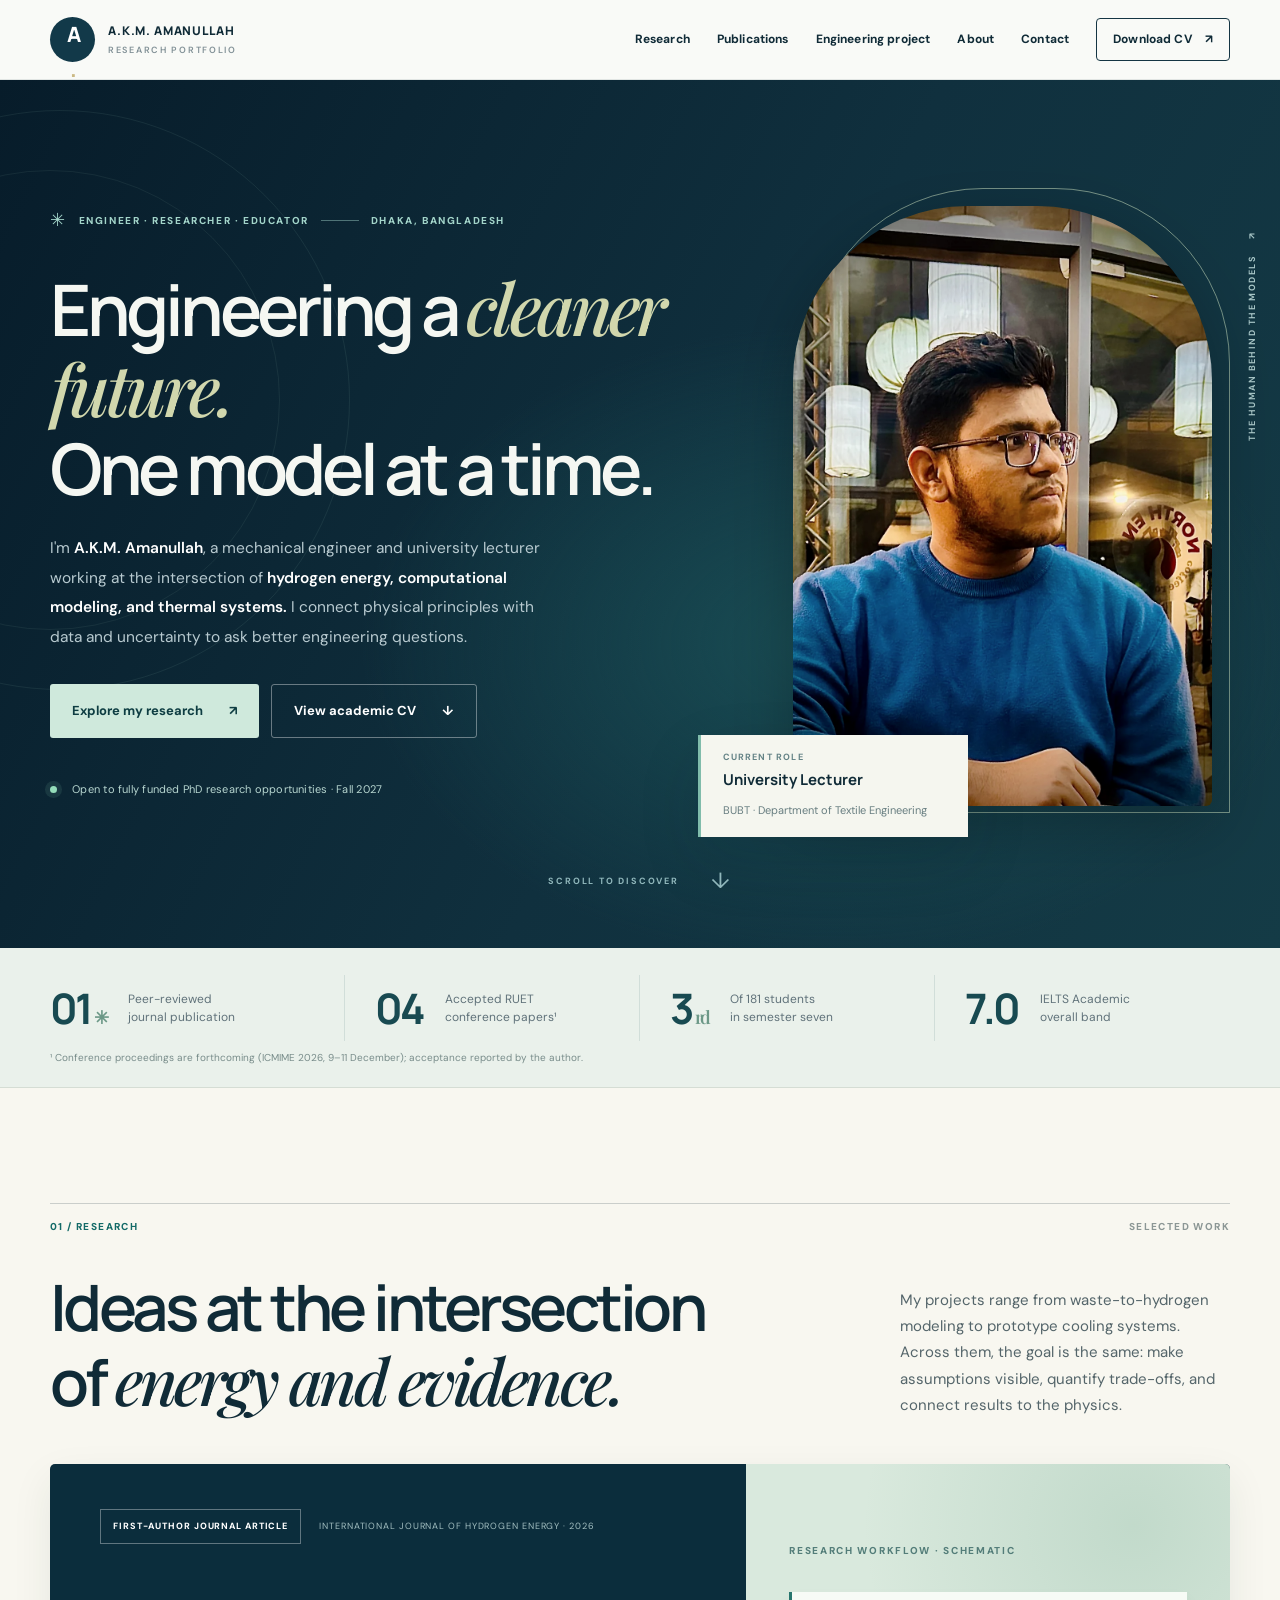
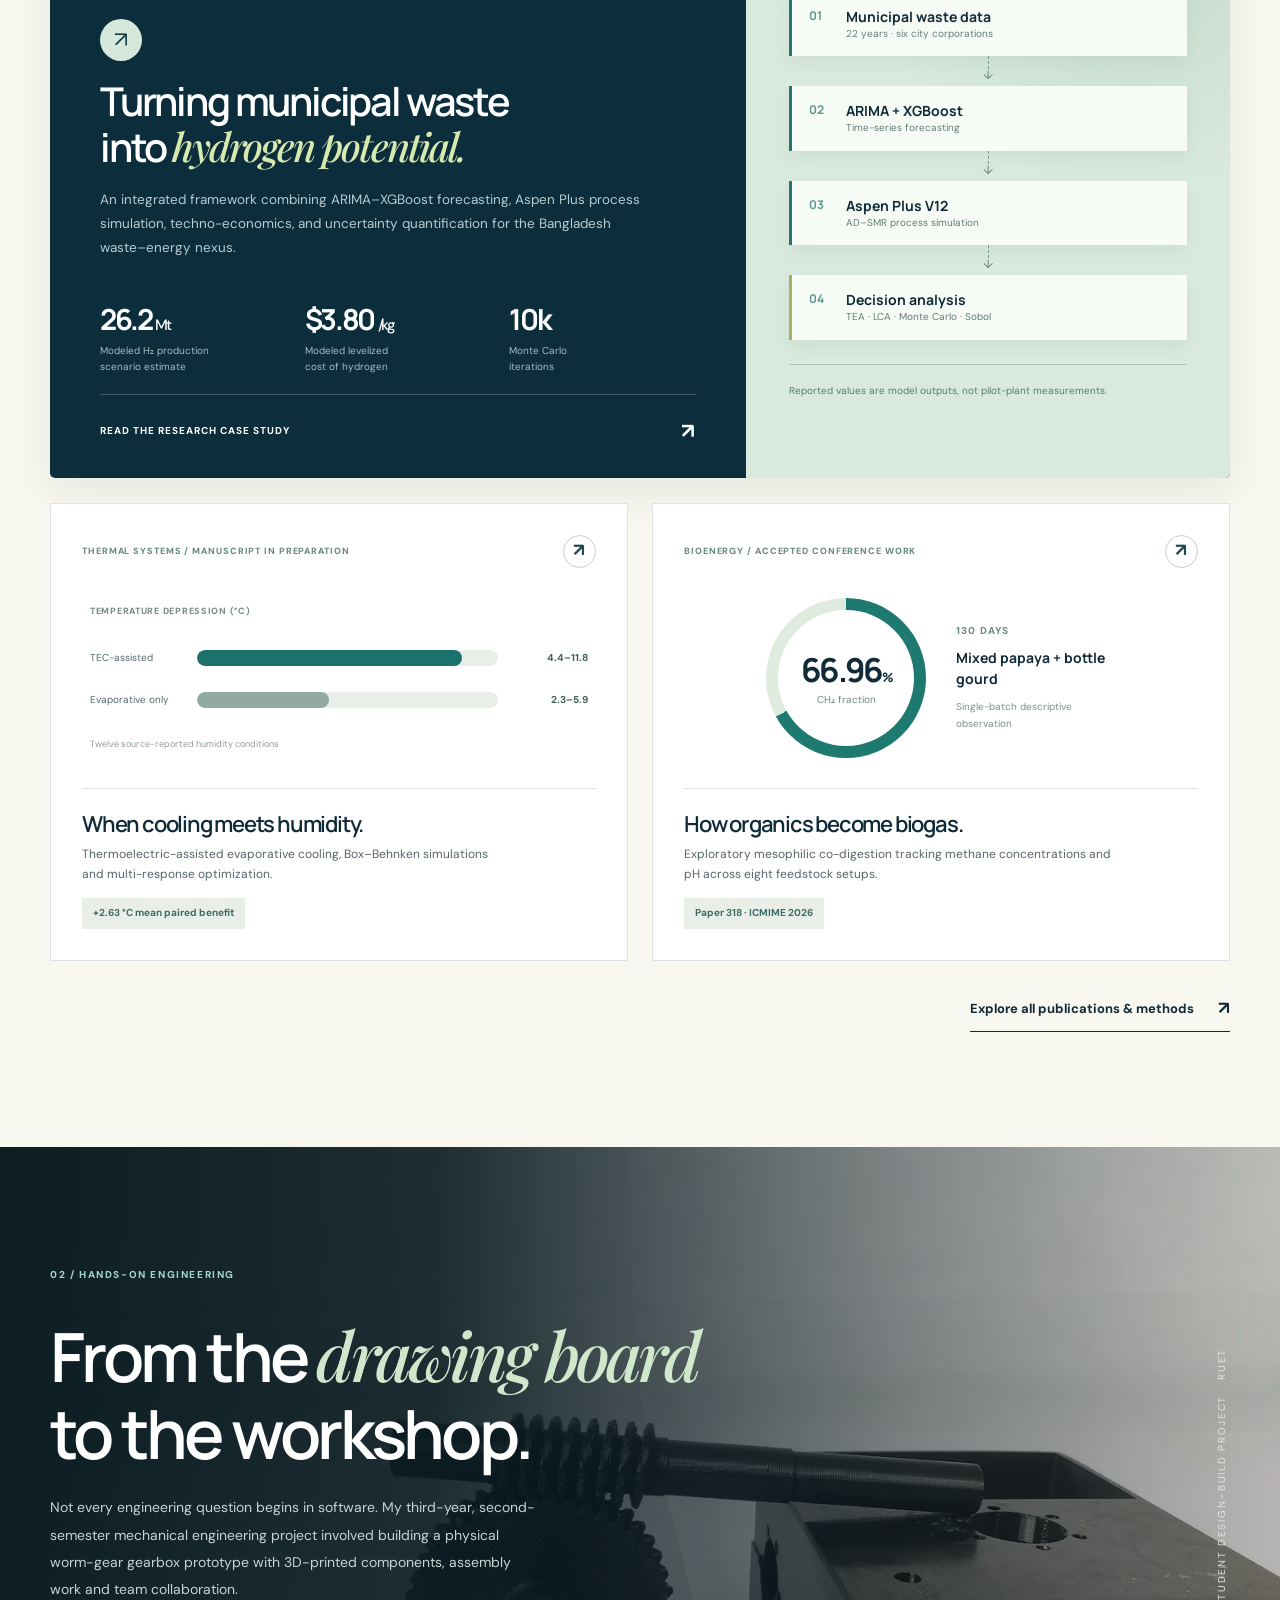
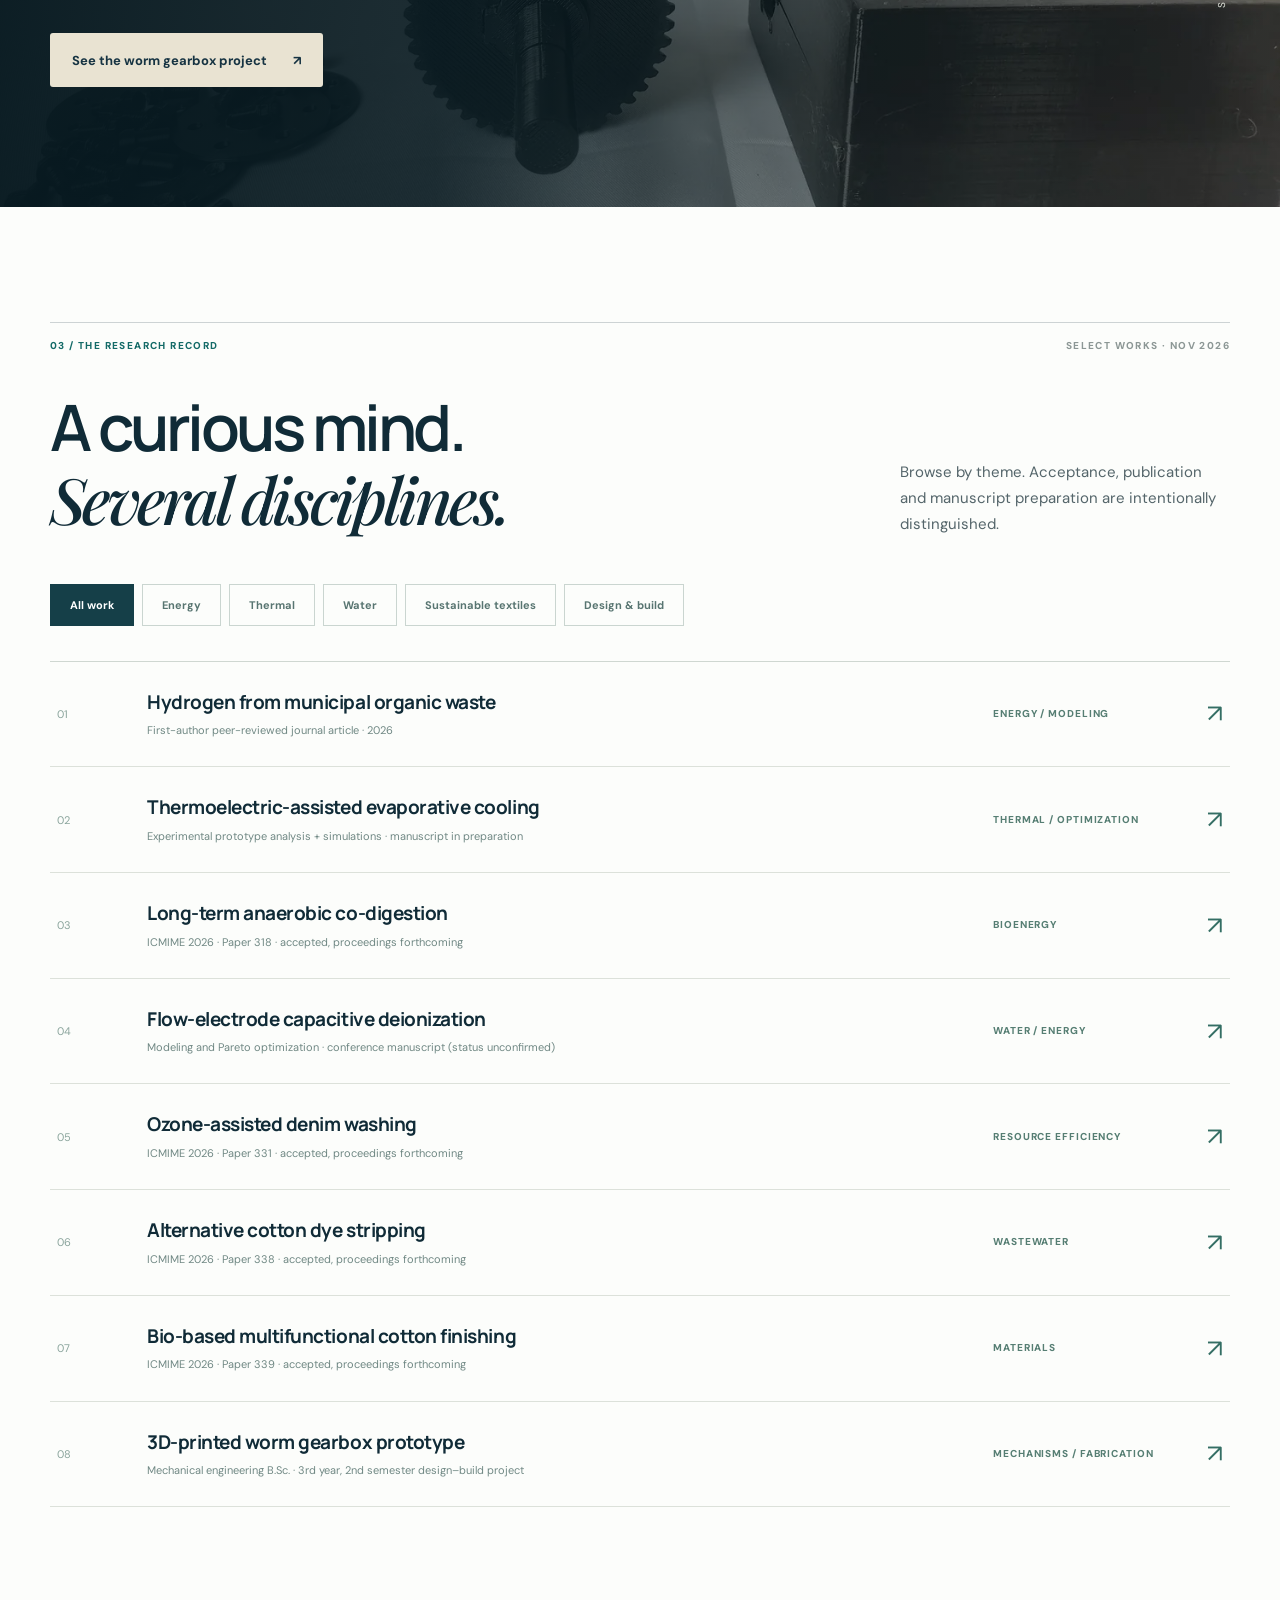
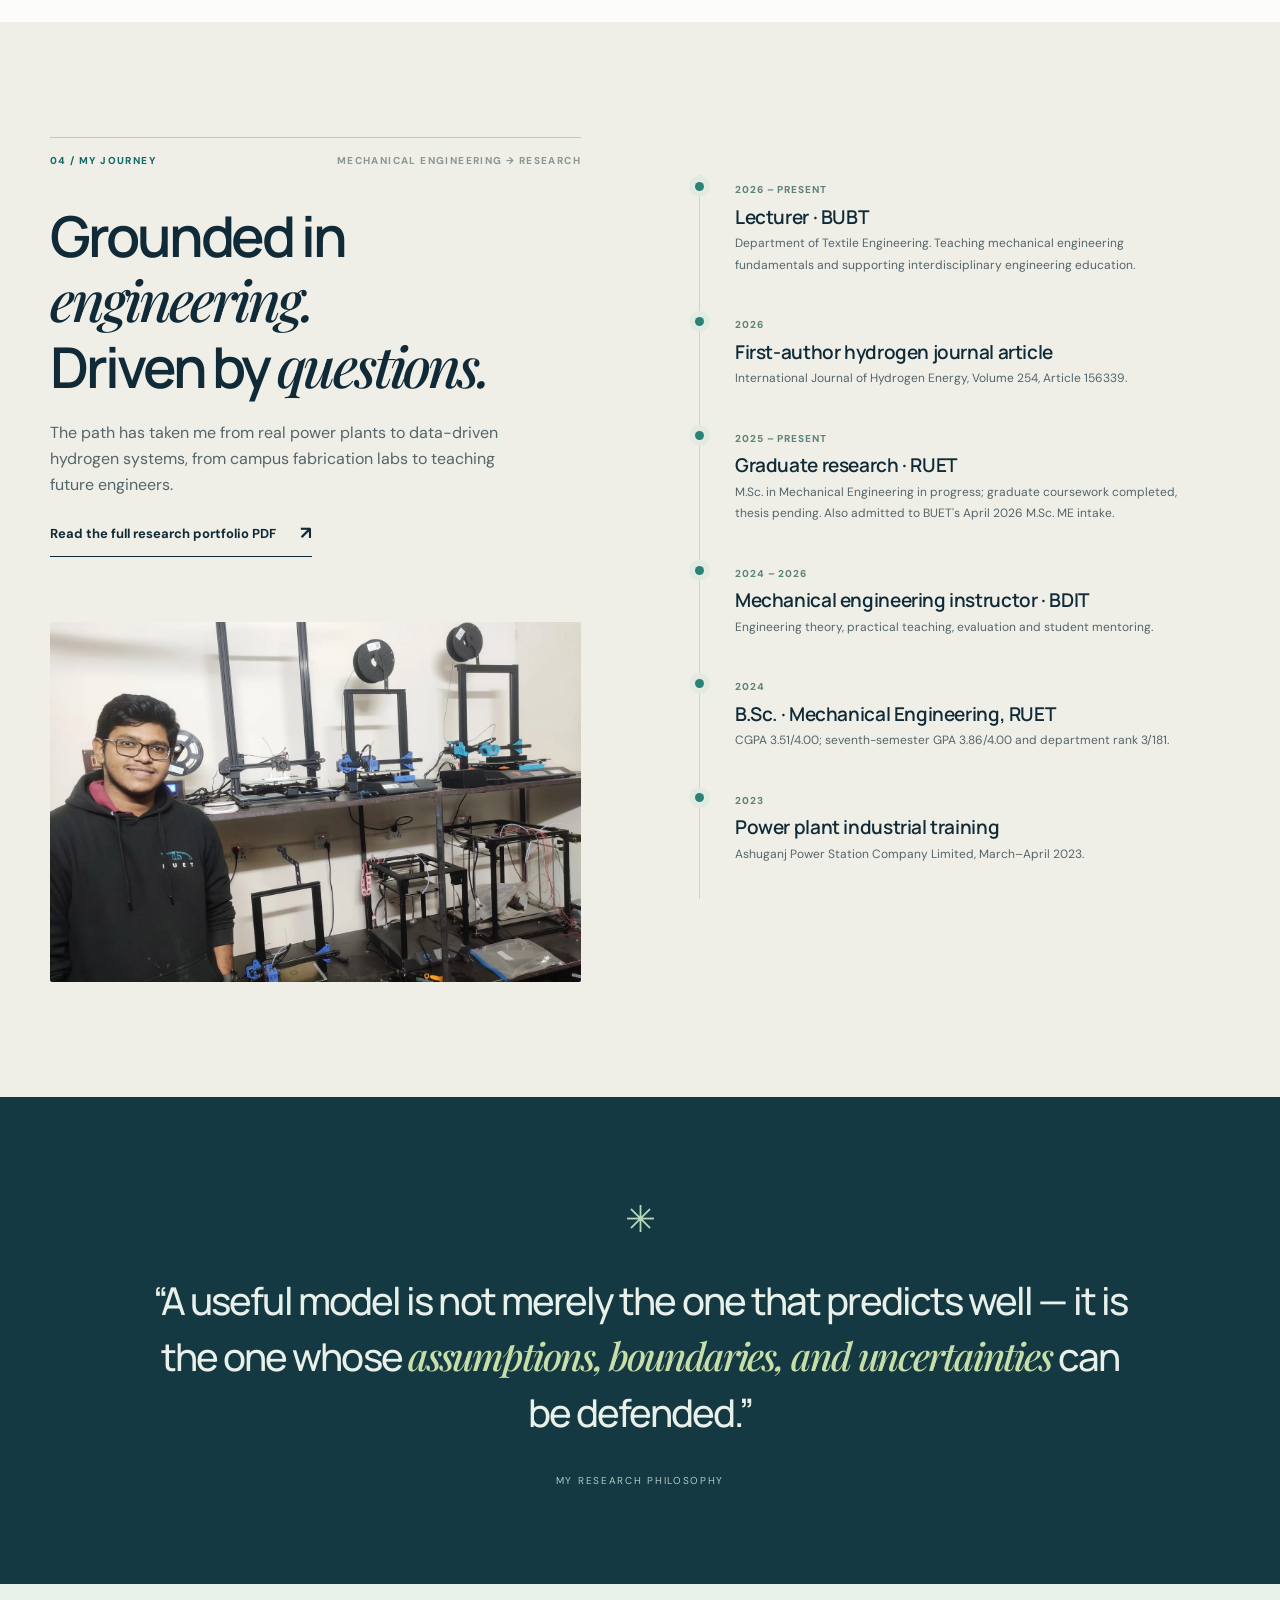
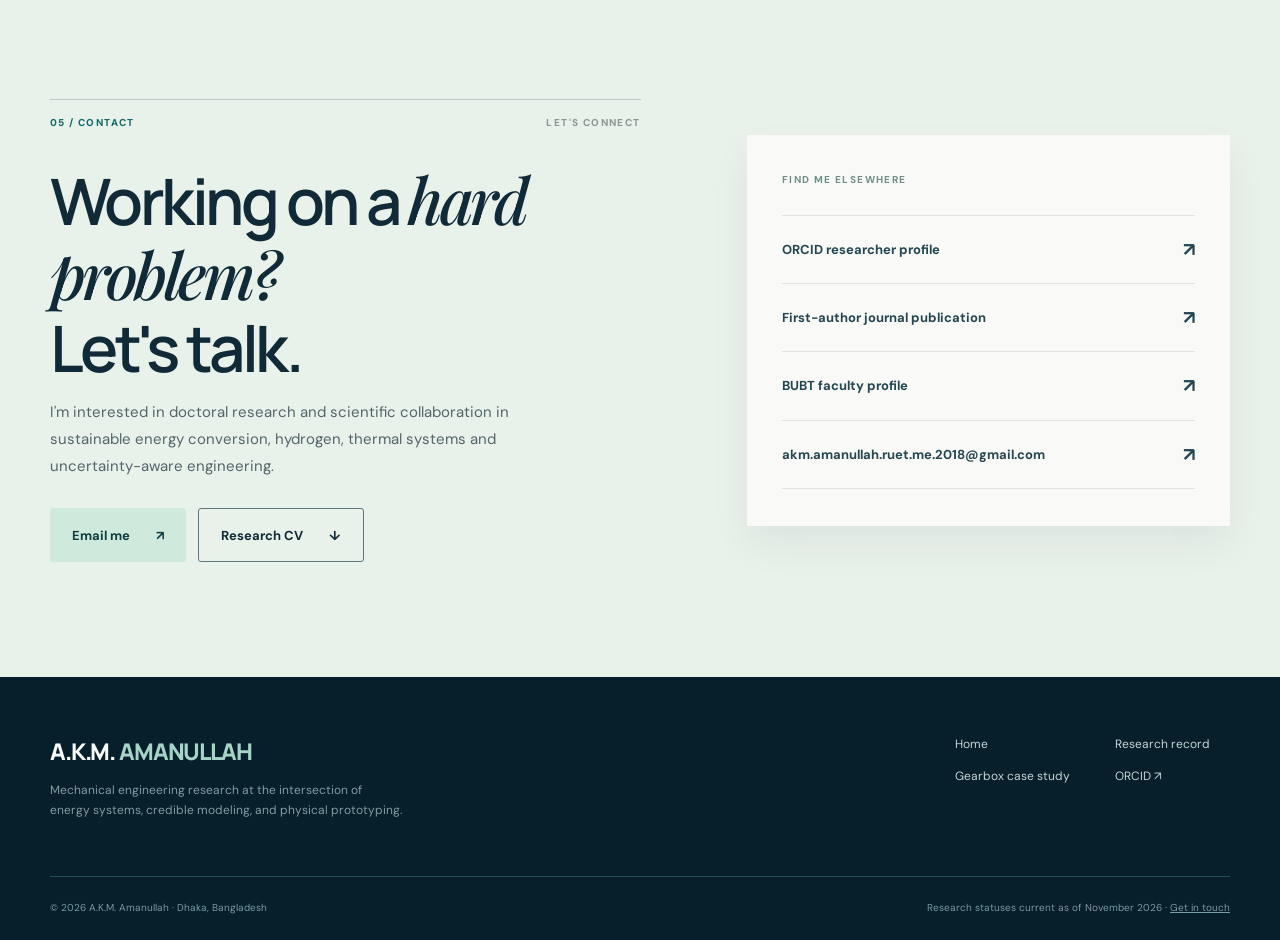
==== commit 605869fd: "Add files via upload" ====
--- a/index.html
+++ b/index.html
@@ -1,9 +1,9 @@
-<!doctype html><html lang="en"><head><meta charset="utf-8"><meta name="viewport" content="width=device-width,initial-scale=1"><meta name="theme-color" content="#102D3C"><meta name="color-scheme" content="light"><title>A.K.M. Amanullah | Mechanical Engineering Research Portfolio</title><meta name="description" content="A.K.M. Amanullah is a mechanical engineer and university lecturer in Bangladesh researching waste-to-hydrogen, uncertainty-aware energy systems, thermal engineering, and sustainable technologies. First author in International Journal of Hydrogen Energy."><meta name="robots" content="index, follow, max-image-preview:large"><meta name="author" content="A.K.M. Amanullah"><meta name="googlebot" content="index,follow"><meta name="keywords" content="A.K.M. Amanullah, AKM Amanullah, mechanical engineering, research portfolio, PhD Fall 2027, waste to hydrogen, RUET, BUBT, Aspen Plus, worm gearbox"><meta property="og:type" content="website"><meta property="og:title" content="A.K.M. Amanullah | Mechanical Engineering Research Portfolio"><meta property="og:description" content="A.K.M. Amanullah is a mechanical engineer and university lecturer in Bangladesh researching waste-to-hydrogen, uncertainty-aware energy systems, thermal engineering, and sustainable technologies. First author in International Journal of Hydrogen Energy."><meta property="og:image" content="assets/og-cover.png"><meta property="og:image:width" content="1200"><meta property="og:image:height" content="630"><meta name="twitter:card" content="summary_large_image"><link rel="icon" type="image/svg+xml" href="favicon.svg"><link rel="stylesheet" href="style.css"><script type="application/ld+json">{"@context": "https://schema.org", "@type": "Person", "name": "A.K.M. Amanullah", "alternateName": ["AKM Amanullah", "A. K. M. Amanullah"], "jobTitle": "Lecturer, Department of Textile Engineering", "worksFor": {"@type": "CollegeOrUniversity", "name": "Bangladesh University of Business and Technology"}, "alumniOf": {"@type": "CollegeOrUniversity", "name": "Rajshahi University of Engineering & Technology"}, "email": "akm.amanullah.ruet.me.2018@gmail.com", "image": "assets/formal-headshot.webp", "sameAs": ["https://orcid.org/0009-0005-6347-7273", "https://www.bubt.edu.bd/department/department-of-textile-engineering/faculty/profile/AKMA"], "subjectOf": {"@type":"ScholarlyArticle","headline":"Integrated hydrogen potential from municipal organic waste in Bangladesh","identifier":"https://doi.org/10.1016/j.ijhydene.2026.156339"}, "knowsAbout": ["Mechanical Engineering", "Hydrogen Production", "Waste-to-Hydrogen", "Thermal Engineering", "Process Simulation", "Uncertainty Quantification", "Techno-Economic Analysis", "3D Printing"]}</script><script src="script.js" defer></script></head><body><a href="#content" class="skip-link">Skip to main content</a><header class="site-header" id="top"><div class="container nav-wrap"><a class="logo" href="index.html" aria-label="A.K.M. Amanullah homepage"><span class="logo-mark">A<span>.</span></span><span class="logo-text">A.K.M. AMANULLAH <small>RESEARCH PORTFOLIO</small></span></a><button type="button" class="menu-toggle" aria-controls="nav-links" aria-expanded="false" aria-label="Open navigation"><span></span><span></span><span></span></button><nav id="nav-links" class="nav-links" aria-label="Main navigation"><a href="index.html#research">Research</a><a href="research.html">Publications</a><a href="worm-gearbox.html">Engineering project</a><a href="index.html#journey">About</a><a href="index.html#contact">Contact</a><a class="nav-cta" href="docs/Amanullah_Research_CV_Fall2027.pdf" target="_blank" rel="noopener">Download CV <span aria-hidden="true">↗</span></a></nav></div></header><main id="content"><section class="hero section" aria-labelledby="hero-title"><div class="hero-noise"></div><div class="container hero-inner"><div class="hero-copy"><div class="eyebrow"><span class="sparkle">✳</span> ENGINEER · RESEARCHER · EDUCATOR <span class="eyebrow-line"></span> DHAKA, BANGLADESH</div><h1 id="hero-title">Engineering a <em>cleaner future.</em><br>One model at a time.</h1><p class="hero-lead">I'm <strong>A.K.M. Amanullah</strong>, a mechanical engineer and university lecturer working at the intersection of <strong>hydrogen energy, computational modeling, and thermal systems.</strong> I connect physical principles with data and uncertainty to ask better engineering questions.</p><div class="hero-actions"><a class="button primary" href="#research">Explore my research <span aria-hidden="true">↗</span></a><a class="button outline-light" href="docs/Amanullah_Research_CV_Fall2027.pdf" target="_blank" rel="noopener">View academic CV <span aria-hidden="true">↓</span></a></div><div class="hero-micro"><span class="status-dot"></span> Open to fully funded PhD research opportunities · Fall 2027</div></div><div class="hero-visual"><div class="image-border"></div><img src="assets/portrait.webp" width="390" height="560" alt="Portrait of A.K.M. Amanullah" fetchpriority="high"><div class="hero-side-label">THE HUMAN BEHIND THE MODELS <span>↗</span></div><div class="hero-floating"><span class="tiny-label">CURRENT ROLE</span><strong>University Lecturer</strong><span>BUBT · Department of Textile Engineering</span></div></div></div><div class="hero-scroll"><span>SCROLL TO DISCOVER</span><span aria-hidden="true">↓</span></div></section>
+<!doctype html><html lang="en"><head><meta charset="utf-8"><meta name="viewport" content="width=device-width,initial-scale=1"><meta name="theme-color" content="#102D3C"><meta name="color-scheme" content="light"><title>A.K.M. Amanullah | Mechanical Engineering Research Portfolio</title><meta name="description" content="A.K.M. Amanullah is a mechanical engineer and university lecturer in Bangladesh researching waste-to-hydrogen, uncertainty-aware energy systems, thermal engineering, and sustainable technologies. First author in International Journal of Hydrogen Energy."><meta name="robots" content="index, follow, max-image-preview:large"><meta name="author" content="A.K.M. Amanullah"><meta name="googlebot" content="index,follow"><meta name="keywords" content="A.K.M. Amanullah, AKM Amanullah, mechanical engineering, research portfolio, PhD Fall 2027, waste to hydrogen, RUET, BUBT, Aspen Plus, worm gearbox"><meta property="og:type" content="website"><meta property="og:title" content="A.K.M. Amanullah | Mechanical Engineering Research Portfolio"><meta property="og:description" content="A.K.M. Amanullah is a mechanical engineer and university lecturer in Bangladesh researching waste-to-hydrogen, uncertainty-aware energy systems, thermal engineering, and sustainable technologies. First author in International Journal of Hydrogen Energy."><meta property="og:image" content="https://akmamanullahruetme2018-beep.github.io/og-cover.png"><meta property="og:image:width" content="1200"><meta property="og:image:height" content="630"><meta name="twitter:card" content="summary_large_image"><link rel="icon" type="image/svg+xml" href="favicon.svg"><link rel="stylesheet" href="style.css"><script type="application/ld+json">{"@context": "https://schema.org", "@type": "Person", "name": "A.K.M. Amanullah", "alternateName": ["AKM Amanullah", "A. K. M. Amanullah"], "jobTitle": "Lecturer, Department of Textile Engineering", "worksFor": {"@type": "CollegeOrUniversity", "name": "Bangladesh University of Business and Technology"}, "alumniOf": {"@type": "CollegeOrUniversity", "name": "Rajshahi University of Engineering & Technology"}, "email": "akm.amanullah.ruet.me.2018@gmail.com", "image": "formal-headshot.webp", "sameAs": ["https://orcid.org/0009-0005-6347-7273", "https://www.bubt.edu.bd/department/department-of-textile-engineering/faculty/profile/AKMA"], "subjectOf": {"@type":"ScholarlyArticle","headline":"Integrated hydrogen potential from municipal organic waste in Bangladesh","identifier":"https://doi.org/10.1016/j.ijhydene.2026.156339"}, "knowsAbout": ["Mechanical Engineering", "Hydrogen Production", "Waste-to-Hydrogen", "Thermal Engineering", "Process Simulation", "Uncertainty Quantification", "Techno-Economic Analysis", "3D Printing"]}</script><script src="script.js" defer></script><link rel="canonical" href="https://akmamanullahruetme2018-beep.github.io/"><meta property="og:url" content="https://akmamanullahruetme2018-beep.github.io/"></head><body><a href="#content" class="skip-link">Skip to main content</a><header class="site-header" id="top"><div class="container nav-wrap"><a class="logo" href="index.html" aria-label="A.K.M. Amanullah homepage"><span class="logo-mark">A<span>.</span></span><span class="logo-text">A.K.M. AMANULLAH <small>RESEARCH PORTFOLIO</small></span></a><button type="button" class="menu-toggle" aria-controls="nav-links" aria-expanded="false" aria-label="Open navigation"><span></span><span></span><span></span></button><nav id="nav-links" class="nav-links" aria-label="Main navigation"><a href="index.html#research">Research</a><a href="research.html">Publications</a><a href="worm-gearbox.html">Engineering project</a><a href="index.html#journey">About</a><a href="index.html#contact">Contact</a><a class="nav-cta" href="Amanullah_Research_CV_Fall2027.pdf" target="_blank" rel="noopener">Download CV <span aria-hidden="true">↗</span></a></nav></div></header><main id="content"><section class="hero section" aria-labelledby="hero-title"><div class="hero-noise"></div><div class="container hero-inner"><div class="hero-copy"><div class="eyebrow"><span class="sparkle">✳</span> ENGINEER · RESEARCHER · EDUCATOR <span class="eyebrow-line"></span> DHAKA, BANGLADESH</div><h1 id="hero-title">Engineering a <em>cleaner future.</em><br>One model at a time.</h1><p class="hero-lead">I'm <strong>A.K.M. Amanullah</strong>, a mechanical engineer and university lecturer working at the intersection of <strong>hydrogen energy, computational modeling, and thermal systems.</strong> I connect physical principles with data and uncertainty to ask better engineering questions.</p><div class="hero-actions"><a class="button primary" href="#research">Explore my research <span aria-hidden="true">↗</span></a><a class="button outline-light" href="Amanullah_Research_CV_Fall2027.pdf" target="_blank" rel="noopener">View academic CV <span aria-hidden="true">↓</span></a></div><div class="hero-micro"><span class="status-dot"></span> Open to fully funded PhD research opportunities · Fall 2027</div></div><div class="hero-visual"><div class="image-border"></div><img src="portrait.webp" width="390" height="560" alt="Portrait of A.K.M. Amanullah" fetchpriority="high"><div class="hero-side-label">THE HUMAN BEHIND THE MODELS <span>↗</span></div><div class="hero-floating"><span class="tiny-label">CURRENT ROLE</span><strong>University Lecturer</strong><span>BUBT · Department of Textile Engineering</span></div></div></div><div class="hero-scroll"><span>SCROLL TO DISCOVER</span><span aria-hidden="true">↓</span></div></section>
 <section class="stats-strip" aria-label="Academic highlights"><div class="container stats-inner"><div class="stat"><strong>01<span class="stat-star">✳</span></strong><span>Peer-reviewed<br>journal publication</span></div><div class="stat"><strong>04</strong><span>Accepted RUET<br>conference papers¹</span></div><div class="stat"><strong>3<span class="stat-star">rd</span></strong><span>Of 181 students<br>in semester seven</span></div><div class="stat"><strong>7.0</strong><span>IELTS Academic<br>overall band</span></div></div><div class="container"><p class="footnote">¹ Conference proceedings are forthcoming (ICMIME 2026, 9–11 December); acceptance reported by the author.</p></div></section>
 <section class="section cream" id="research"><div class="container"><div class="section-kicker reveal"><span>01 / RESEARCH</span><span>SELECTED WORK</span></div><div class="section-heading reveal"><h2>Ideas at the intersection<br>of <em>energy and evidence.</em></h2><p>My projects range from waste-to-hydrogen modeling to prototype cooling systems. Across them, the goal is the same: make assumptions visible, quantify trade-offs, and connect results to the physics.</p></div>
 <a class="feature-paper reveal" href="research.html#hydrogen"><div class="feature-left"><div class="feature-top"><span class="pill dark">FIRST-AUTHOR JOURNAL ARTICLE</span><span class="feature-journal">INTERNATIONAL JOURNAL OF HYDROGEN ENERGY · 2026</span></div><div class="feature-heading"><span class="icon-circle">↗</span><h3>Turning municipal waste<br>into <em>hydrogen potential.</em></h3><p>An integrated framework combining ARIMA–XGBoost forecasting, Aspen Plus process simulation, techno-economics, and uncertainty quantification for the Bangladesh waste–energy nexus.</p></div><div class="feature-numbers"><div><strong>26.2 <small>Mt</small></strong><span>Modeled H₂ production<br>scenario estimate</span></div><div><strong>$3.80 <small>/kg</small></strong><span>Modeled levelized<br>cost of hydrogen</span></div><div><strong>10k</strong><span>Monte Carlo<br>iterations</span></div></div><div class="feature-link">READ THE RESEARCH CASE STUDY <span>↗</span></div></div><div class="feature-right"><div class="diagram-caption">RESEARCH WORKFLOW · SCHEMATIC</div><div class="flow-block"><span>01</span><b>Municipal waste data</b><small>22 years · six city corporations</small></div><div class="flow-join"><span></span><i>↓</i></div><div class="flow-block"><span>02</span><b>ARIMA + XGBoost</b><small>Time-series forecasting</small></div><div class="flow-join"><span></span><i>↓</i></div><div class="flow-block"><span>03</span><b>Aspen Plus V12</b><small>AD–SMR process simulation</small></div><div class="flow-join"><span></span><i>↓</i></div><div class="flow-block last"><span>04</span><b>Decision analysis</b><small>TEA · LCA · Monte Carlo · Sobol</small></div><div class="source-badge">Reported values are model outputs, not pilot-plant measurements.</div></div></a>
 <div class="research-grid"><a class="research-card reveal" href="research.html#cooling"><div class="card-top"><span>THERMAL SYSTEMS / MANUSCRIPT IN PREPARATION</span><span class="round-arrow">↗</span></div><div class="card-illustration cooling-chart" aria-label="Cooling ranges from source-reported prototype data"><div class="chart-axis">TEMPERATURE DEPRESSION (°C)</div><div class="barrow"><small>TEC-assisted</small><span class="bar-track"><i style="width:88%;"></i></span><b>4.4–11.8</b></div><div class="barrow"><small>Evaporative only</small><span class="bar-track"><i style="width:44%;"></i></span><b>2.3–5.9</b></div><div class="chart-legend">Twelve source-reported humidity conditions</div></div><div class="card-bottom"><div><h3>When cooling meets humidity.</h3><p>Thermoelectric-assisted evaporative cooling, Box–Behnken simulations and multi-response optimization.</p></div><span class="chip">+2.63 °C mean paired benefit</span></div></a><a class="research-card reveal" href="research.html#digestion"><div class="card-top"><span>BIOENERGY / ACCEPTED CONFERENCE WORK</span><span class="round-arrow">↗</span></div><div class="card-illustration digestion-art"><div class="circular-progress"><div><strong>66.96<span>%</span></strong><small>CH₄ fraction</small></div></div><div class="digestion-side"><span>130 DAYS</span><b>Mixed papaya + bottle gourd</b><small>Single-batch descriptive observation</small></div></div><div class="card-bottom"><div><h3>How organics become biogas.</h3><p>Exploratory mesophilic co-digestion tracking methane concentrations and pH across eight feedstock setups.</p></div><span class="chip">Paper 318 · ICMIME 2026</span></div></a></div><div class="section-link reveal"><a href="research.html" class="text-arrow">Explore all publications & methods <span>↗</span></a></div></div></section>
-<section class="project-banner" id="prototyping"><div class="project-photo"><img src="assets/gearing-overview.webp" width="1500" height="1000" alt="Physical prototype of a 3D-printed worm and wheel gearbox mechanism on a white table"></div><div class="project-shade"></div><div class="container project-banner-inner"><div class="project-copy reveal"><div class="eyebrow">02 / HANDS-ON ENGINEERING</div><h2>From the <em>drawing board</em><br>to the workshop.</h2><p>Not every engineering question begins in software. My third-year, second-semester mechanical engineering project involved building a physical worm-gear gearbox prototype with 3D-printed components, assembly work and team collaboration.</p><a href="worm-gearbox.html" class="button beige">See the worm gearbox project <span>↗</span></a></div><span class="project-pinch">STUDENT DESIGN–BUILD PROJECT <span> / </span> RUET</span></div></section>
+<section class="project-banner" id="prototyping"><div class="project-photo"><img src="gearing-overview.webp" width="1500" height="1000" alt="Physical prototype of a 3D-printed worm and wheel gearbox mechanism on a white table"></div><div class="project-shade"></div><div class="container project-banner-inner"><div class="project-copy reveal"><div class="eyebrow">02 / HANDS-ON ENGINEERING</div><h2>From the <em>drawing board</em><br>to the workshop.</h2><p>Not every engineering question begins in software. My third-year, second-semester mechanical engineering project involved building a physical worm-gear gearbox prototype with 3D-printed components, assembly work and team collaboration.</p><a href="worm-gearbox.html" class="button beige">See the worm gearbox project <span>↗</span></a></div><span class="project-pinch">STUDENT DESIGN–BUILD PROJECT <span> / </span> RUET</span></div></section>
 <section class="section light" id="record"><div class="container"><div class="section-kicker reveal"><span>03 / THE RESEARCH RECORD</span><span>SELECT WORKS · NOV 2026</span></div><div class="section-heading reveal"><h2>A curious mind.<br><em>Several disciplines.</em></h2><p>Browse by theme. Acceptance, publication and manuscript preparation are intentionally distinguished.</p></div><div class="filters" role="group" aria-label="Filter projects by field"><button type="button" class="filter active" data-filter="all" aria-pressed="true">All work</button><button type="button" class="filter" data-filter="energy" aria-pressed="false">Energy</button><button type="button" class="filter" data-filter="thermal" aria-pressed="false">Thermal</button><button type="button" class="filter" data-filter="water" aria-pressed="false">Water</button><button type="button" class="filter" data-filter="textile" aria-pressed="false">Sustainable textiles</button><button type="button" class="filter" data-filter="design" aria-pressed="false">Design & build</button></div><div class="portfolio-list">
 <a class="portfolio-row reveal" data-category="energy" href="research.html#hydrogen"><span class="row-number">01</span><span><strong>Hydrogen from municipal organic waste</strong><small>First-author peer-reviewed journal article · 2026</small></span><span class="row-label">ENERGY / MODELING</span><span class="row-icon">↗</span></a>
 <a class="portfolio-row reveal" data-category="thermal" href="research.html#cooling"><span class="row-number">02</span><span><strong>Thermoelectric-assisted evaporative cooling</strong><small>Experimental prototype analysis + simulations · manuscript in preparation</small></span><span class="row-label">THERMAL / OPTIMIZATION</span><span class="row-icon">↗</span></a>
@@ -14,6 +14,6 @@
 <a class="portfolio-row reveal" data-category="textile" href="research.html#textiles"><span class="row-number">07</span><span><strong>Bio-based multifunctional cotton finishing</strong><small>ICMIME 2026 · Paper 339 · accepted, proceedings forthcoming</small></span><span class="row-label">MATERIALS</span><span class="row-icon">↗</span></a>
 <a class="portfolio-row reveal" data-category="design" href="worm-gearbox.html"><span class="row-number">08</span><span><strong>3D-printed worm gearbox prototype</strong><small>Mechanical engineering B.Sc. · 3rd year, 2nd semester design–build project</small></span><span class="row-label">MECHANISMS / FABRICATION</span><span class="row-icon">↗</span></a>
 </div></div></section>
-<section class="section warm" id="journey"><div class="container journey-wrap"><div><div class="section-kicker reveal"><span>04 / MY JOURNEY</span><span>MECHANICAL ENGINEERING → RESEARCH</span></div><h2 class="journey-title reveal">Grounded in <em>engineering.</em><br>Driven by <em>questions.</em></h2><p class="journey-lead reveal">The path has taken me from real power plants to data-driven hydrogen systems, from campus fabrication labs to teaching future engineers.</p><a class="text-arrow reveal" href="docs/Amanullah_Research_Portfolio.pdf" target="_blank" rel="noopener">Read the full research portfolio PDF <span>↗</span></a><div class="journey-image reveal"><img src="assets/lab-with-printers.webp" alt="A.K.M. Amanullah standing beside desktop 3D printers in an engineering laboratory"></div></div><div class="timeline reveal"><div class="time-item"><span class="time-year">2026 – PRESENT</span><div><h3>Lecturer · BUBT</h3><p>Department of Textile Engineering. Teaching mechanical engineering fundamentals and supporting interdisciplinary engineering education.</p></div></div><div class="time-item"><span class="time-year">2026</span><div><h3>First-author hydrogen journal article</h3><p>International Journal of Hydrogen Energy, Volume 254, Article 156339.</p></div></div><div class="time-item"><span class="time-year">2025 – PRESENT</span><div><h3>Graduate research · RUET</h3><p>M.Sc. in Mechanical Engineering in progress; graduate coursework completed, thesis pending. Also admitted to BUET's April 2026 M.Sc. ME intake.</p></div></div><div class="time-item"><span class="time-year">2024 – 2026</span><div><h3>Mechanical engineering instructor · BDIT</h3><p>Engineering theory, practical teaching, evaluation and student mentoring.</p></div></div><div class="time-item"><span class="time-year">2024</span><div><h3>B.Sc. · Mechanical Engineering, RUET</h3><p>CGPA 3.51/4.00; seventh-semester GPA 3.86/4.00 and department rank 3/181.</p></div></div><div class="time-item"><span class="time-year">2023</span><div><h3>Power plant industrial training</h3><p>Ashuganj Power Station Company Limited, March–April 2023.</p></div></div></div></div></section>
+<section class="section warm" id="journey"><div class="container journey-wrap"><div><div class="section-kicker reveal"><span>04 / MY JOURNEY</span><span>MECHANICAL ENGINEERING → RESEARCH</span></div><h2 class="journey-title reveal">Grounded in <em>engineering.</em><br>Driven by <em>questions.</em></h2><p class="journey-lead reveal">The path has taken me from real power plants to data-driven hydrogen systems, from campus fabrication labs to teaching future engineers.</p><a class="text-arrow reveal" href="Amanullah_Research_Portfolio.pdf" target="_blank" rel="noopener">Read the full research portfolio PDF <span>↗</span></a><div class="journey-image reveal"><img src="lab-with-printers.webp" alt="A.K.M. Amanullah standing beside desktop 3D printers in an engineering laboratory"></div></div><div class="timeline reveal"><div class="time-item"><span class="time-year">2026 – PRESENT</span><div><h3>Lecturer · BUBT</h3><p>Department of Textile Engineering. Teaching mechanical engineering fundamentals and supporting interdisciplinary engineering education.</p></div></div><div class="time-item"><span class="time-year">2026</span><div><h3>First-author hydrogen journal article</h3><p>International Journal of Hydrogen Energy, Volume 254, Article 156339.</p></div></div><div class="time-item"><span class="time-year">2025 – PRESENT</span><div><h3>Graduate research · RUET</h3><p>M.Sc. in Mechanical Engineering in progress; graduate coursework completed, thesis pending. Also admitted to BUET's April 2026 M.Sc. ME intake.</p></div></div><div class="time-item"><span class="time-year">2024 – 2026</span><div><h3>Mechanical engineering instructor · BDIT</h3><p>Engineering theory, practical teaching, evaluation and student mentoring.</p></div></div><div class="time-item"><span class="time-year">2024</span><div><h3>B.Sc. · Mechanical Engineering, RUET</h3><p>CGPA 3.51/4.00; seventh-semester GPA 3.86/4.00 and department rank 3/181.</p></div></div><div class="time-item"><span class="time-year">2023</span><div><h3>Power plant industrial training</h3><p>Ashuganj Power Station Company Limited, March–April 2023.</p></div></div></div></div></section>
 <section class="values-section"><div class="container values-wrap"><div class="values-icon">✳</div><blockquote>“A useful model is not merely the one that predicts well — it is the one whose <em>assumptions, boundaries, and uncertainties</em> can be defended.”</blockquote><span>MY RESEARCH PHILOSOPHY</span></div></section>
-<section class="section contact-section" id="contact"><div class="container contact-wrap"><div class="reveal"><div class="section-kicker"><span>05 / CONTACT</span><span>LET'S CONNECT</span></div><h2>Working on a <em>hard problem?</em><br>Let's talk.</h2><p>I'm interested in doctoral research and scientific collaboration in sustainable energy conversion, hydrogen, thermal systems and uncertainty-aware engineering.</p><div class="contact-actions"><a class="button primary" href="mailto:akm.amanullah.ruet.me.2018@gmail.com?subject=Research%20collaboration%20%7C%20A.K.M.%20Amanullah">Email me <span aria-hidden="true">↗</span></a><a class="button outline" href="docs/Amanullah_Research_CV_Fall2027.pdf" target="_blank" rel="noopener">Research CV <span aria-hidden="true">↓</span></a></div></div><div class="contact-card reveal"><div class="contact-card-heading">FIND ME ELSEWHERE</div><a href="https://orcid.org/0009-0005-6347-7273" target="_blank" rel="noopener"><span>ORCID researcher profile</span><b>↗</b></a><a href="https://doi.org/10.1016/j.ijhydene.2026.156339" target="_blank" rel="noopener"><span>First-author journal publication</span><b>↗</b></a><a href="https://www.bubt.edu.bd/department/department-of-textile-engineering/faculty/profile/AKMA" target="_blank" rel="noopener"><span>BUBT faculty profile</span><b>↗</b></a><a href="mailto:akm.amanullah.ruet.me.2018@gmail.com"><span>akm.amanullah.ruet.me.2018@gmail.com</span><b>↗</b></a></div></div></section></main><footer class="footer"><div class="container"><div class="footer-top"><div><div class="footer-wordmark">A.K.M. <span>AMANULLAH</span></div><p>Mechanical engineering research at the intersection of<br>energy systems, credible modeling, and physical prototyping.</p></div><div class="footer-links"><a href="index.html">Home</a><a href="research.html">Research record</a><a href="worm-gearbox.html">Gearbox case study</a><a href="https://orcid.org/0009-0005-6347-7273" target="_blank" rel="noopener">ORCID ↗</a></div></div><div class="footer-bottom"><span>© <span id="year">2026</span> A.K.M. Amanullah · Dhaka, Bangladesh</span><span>Research statuses current as of November 2026 · <a href="mailto:akm.amanullah.ruet.me.2018@gmail.com">Get in touch</a></span></div></div></footer></body></html>+<section class="section contact-section" id="contact"><div class="container contact-wrap"><div class="reveal"><div class="section-kicker"><span>05 / CONTACT</span><span>LET'S CONNECT</span></div><h2>Working on a <em>hard problem?</em><br>Let's talk.</h2><p>I'm interested in doctoral research and scientific collaboration in sustainable energy conversion, hydrogen, thermal systems and uncertainty-aware engineering.</p><div class="contact-actions"><a class="button primary" href="mailto:akm.amanullah.ruet.me.2018@gmail.com?subject=Research%20collaboration%20%7C%20A.K.M.%20Amanullah">Email me <span aria-hidden="true">↗</span></a><a class="button outline" href="Amanullah_Research_CV_Fall2027.pdf" target="_blank" rel="noopener">Research CV <span aria-hidden="true">↓</span></a></div></div><div class="contact-card reveal"><div class="contact-card-heading">FIND ME ELSEWHERE</div><a href="https://orcid.org/0009-0005-6347-7273" target="_blank" rel="noopener"><span>ORCID researcher profile</span><b>↗</b></a><a href="https://doi.org/10.1016/j.ijhydene.2026.156339" target="_blank" rel="noopener"><span>First-author journal publication</span><b>↗</b></a><a href="https://www.bubt.edu.bd/department/department-of-textile-engineering/faculty/profile/AKMA" target="_blank" rel="noopener"><span>BUBT faculty profile</span><b>↗</b></a><a href="mailto:akm.amanullah.ruet.me.2018@gmail.com"><span>akm.amanullah.ruet.me.2018@gmail.com</span><b>↗</b></a></div></div></section></main><footer class="footer"><div class="container"><div class="footer-top"><div><div class="footer-wordmark">A.K.M. <span>AMANULLAH</span></div><p>Mechanical engineering research at the intersection of<br>energy systems, credible modeling, and physical prototyping.</p></div><div class="footer-links"><a href="index.html">Home</a><a href="research.html">Research record</a><a href="worm-gearbox.html">Gearbox case study</a><a href="https://orcid.org/0009-0005-6347-7273" target="_blank" rel="noopener">ORCID ↗</a></div></div><div class="footer-bottom"><span>© <span id="year">2026</span> A.K.M. Amanullah · Dhaka, Bangladesh</span><span>Research statuses current as of November 2026 · <a href="mailto:akm.amanullah.ruet.me.2018@gmail.com">Get in touch</a></span></div></div></footer></body></html>
